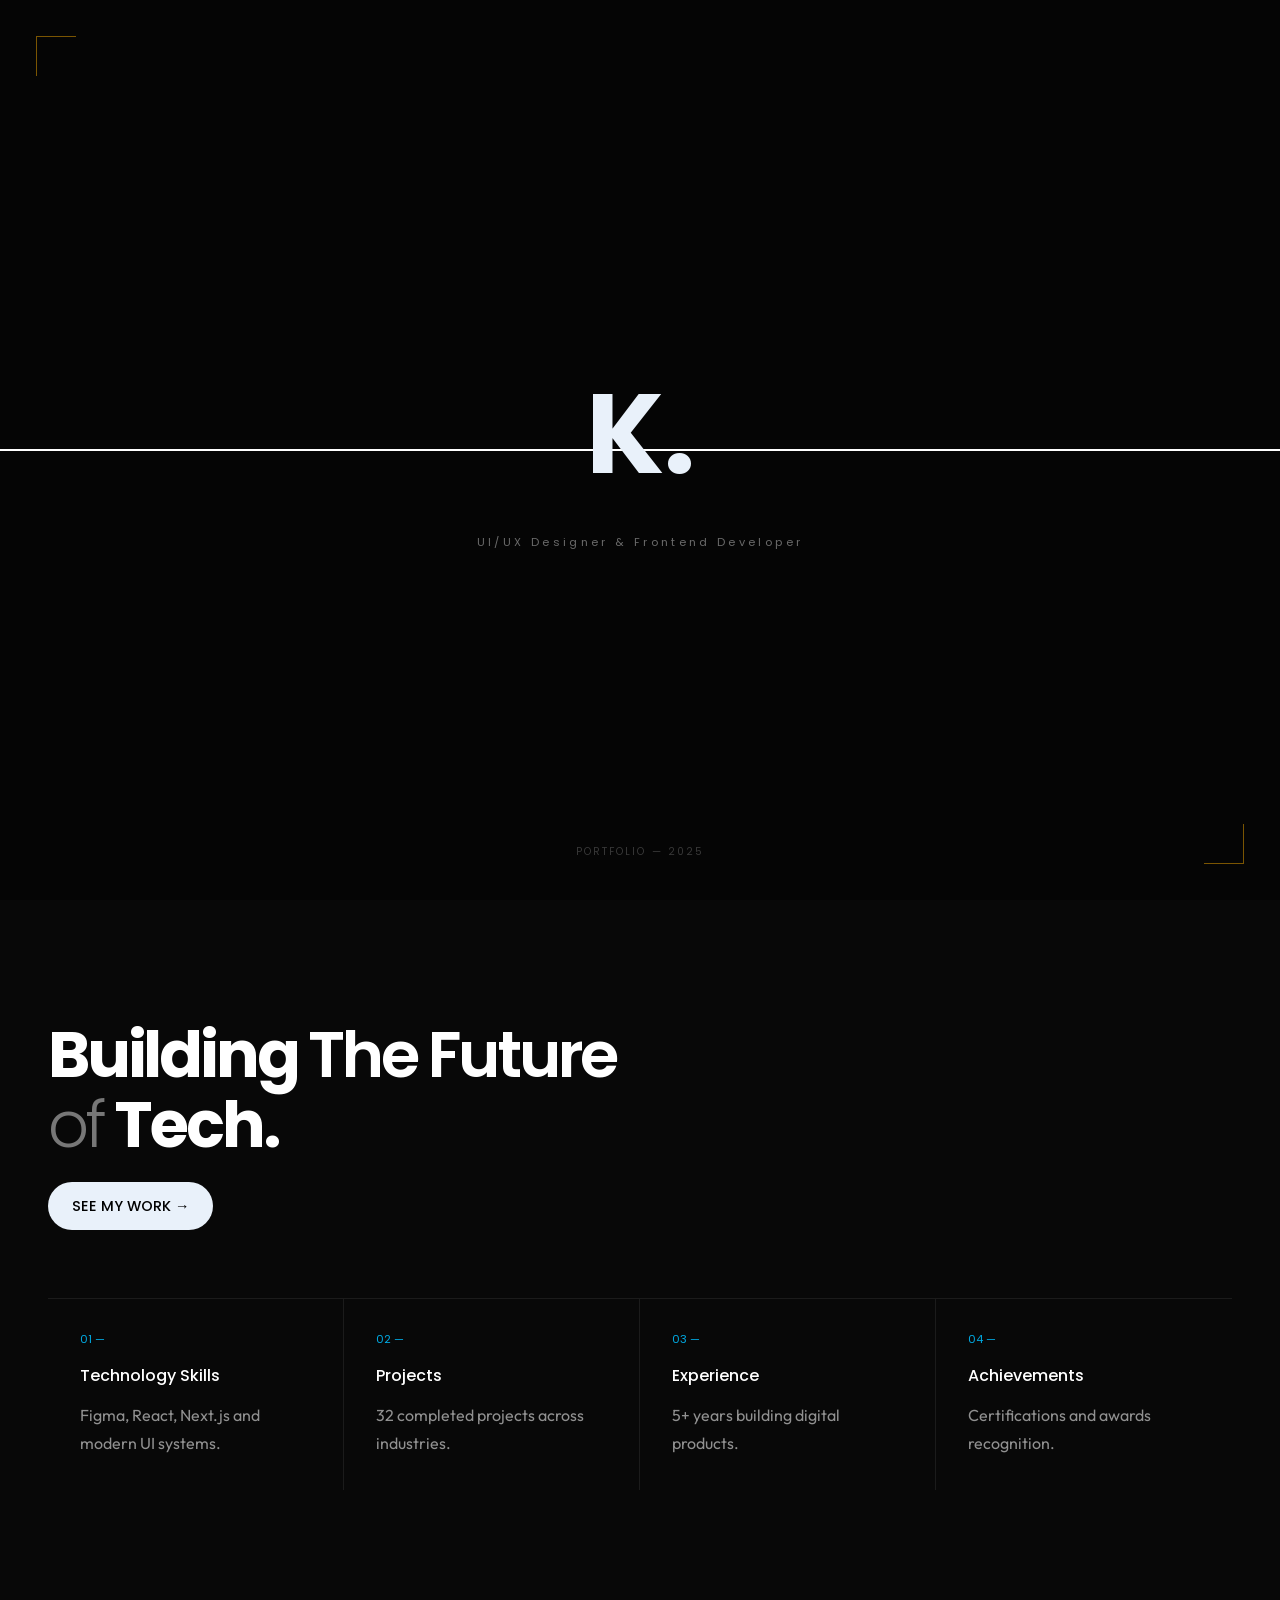
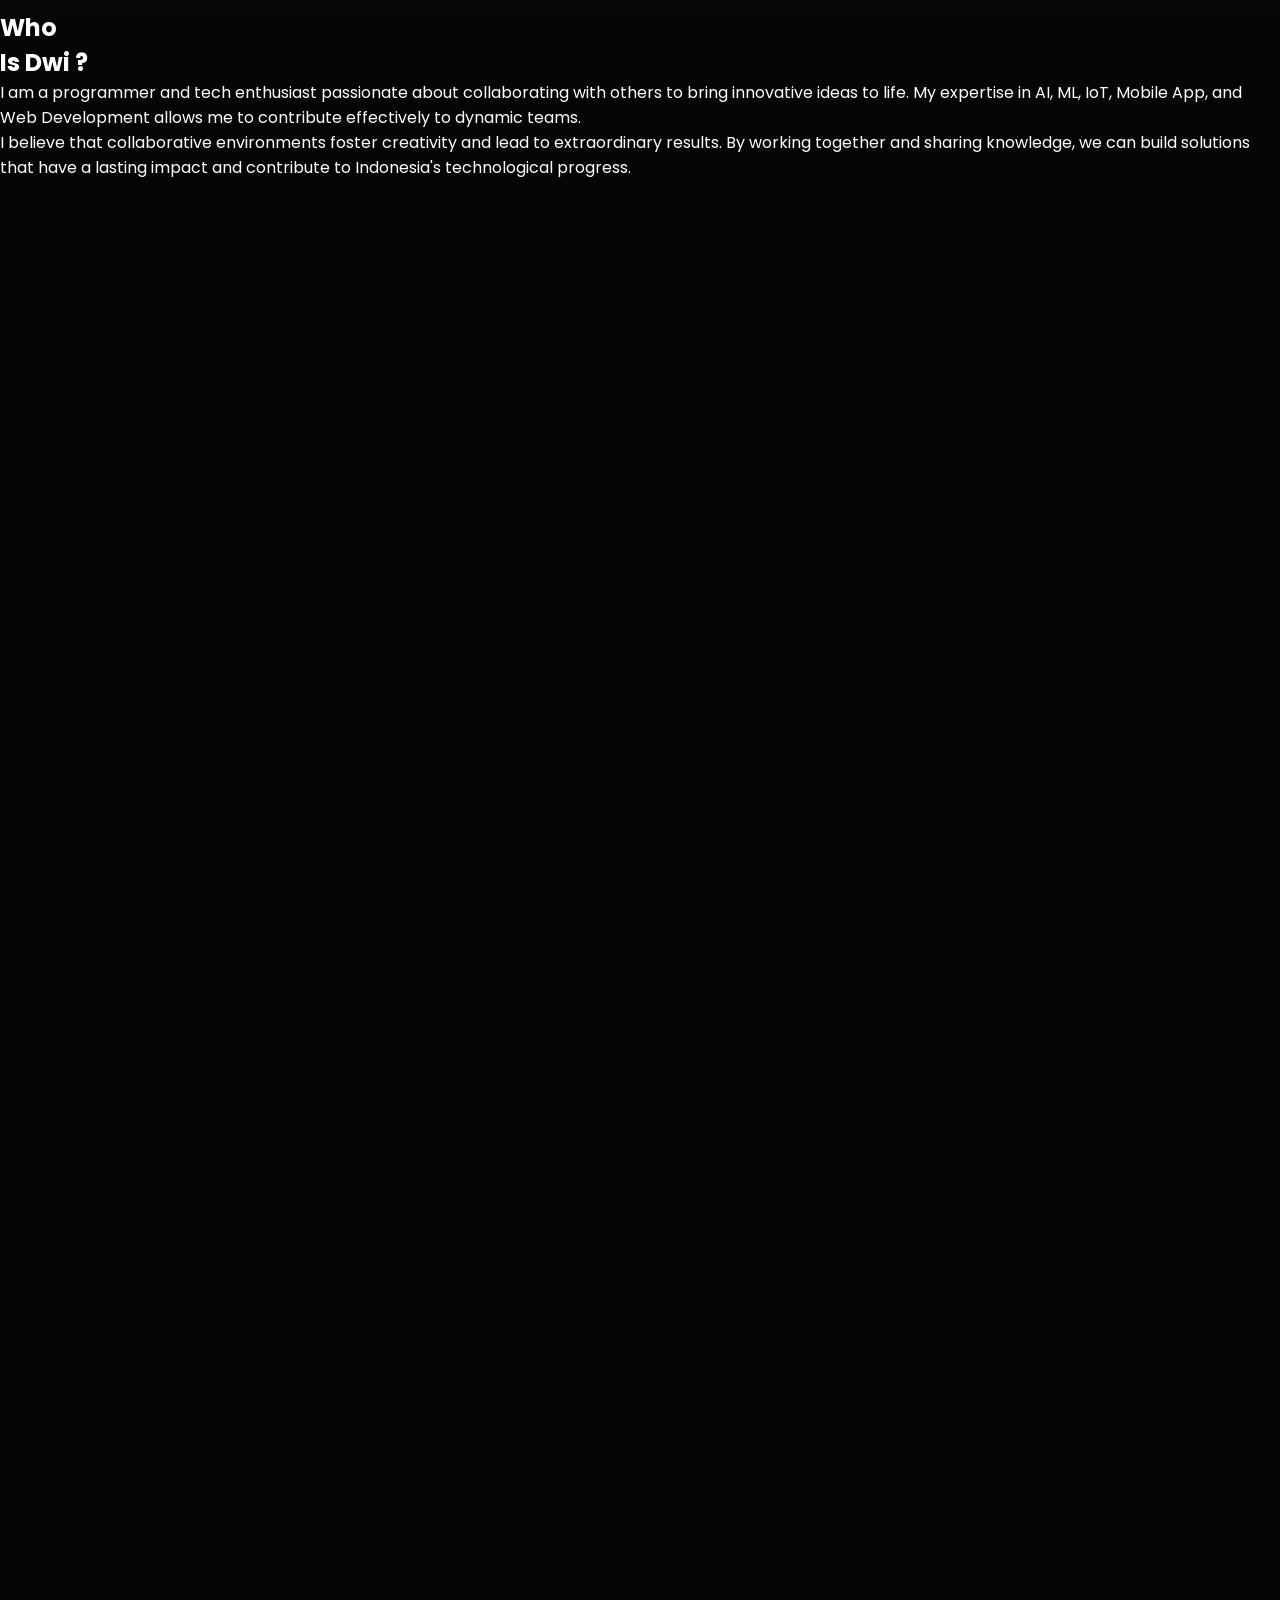
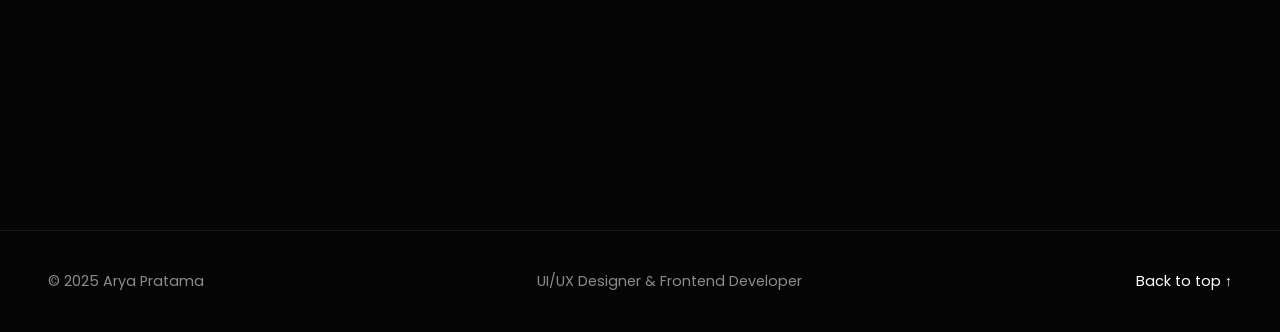
==== index.html @ d4bbb8ab "commit" ====
<!DOCTYPE html>
<html lang="id">
<head>
  <meta charset="UTF-8">
  <meta name="viewport" content="width=device-width, initial-scale=1.0">
  <title>K. — Home</title>

  <!-- Fonts -->
  <link rel="preconnect" href="https://fonts.googleapis.com">
  <link href="https://fonts.googleapis.com/css2?family=Poppins:wght@300;400;500;600;700&family=Outfit:wght@300;400;500&display=swap" rel="stylesheet">

  <!-- External CSS -->
  <link rel="stylesheet" href="css/style1.css">
</head>

<body>

  <!-- INTRO SCREEN -->
  <div id="intro-screen">
    <div id="intro-bar"></div>
    <div id="intro-corner-tl"></div>
    <div id="intro-corner-br"></div>
    <span id="intro-logo">K.</span>
    <span id="intro-sub">UI/UX Designer & Frontend Developer</span>
    <span id="intro-counter">PORTFOLIO — 2025</span>
    <div id="intro-wipe-top"></div>
    <div id="intro-wipe-bottom"></div>
  </div>

  <!-- NAVBAR -->
  <nav>
    <a href="index.html" class="nav-logo">K.</a>
    <button class="hamburger" id="hamburger">
      <span></span><span></span><span></span>
    </button>
  </nav>

  <!-- FULLSCREEN MENU -->
  <div class="fullscreen-menu" id="fullMenu">
    <ul class="menu-nav">
      <li><a href="index.html">Home</a></li>
      <li><a href="about.html">About</a></li>
      <li><a href="projects.html">Projects</a></li>
      <li><a href="contact.html">Contact</a></li>
    </ul>
  </div>

  <!-- HERO SECTION -->
  <section class="s-hero" id="main-content">
    <div class="hero-slider">
      <img src="img/slide1.jpg" class="slide active" alt="Slide 1">
      <img src="img/slide2.jpg" class="slide" alt="Slide 2">
      <img src="img/slide3.jpg" class="slide" alt="Slide 3">
      <div class="hero-overlay"></div>
    </div>

    <div class="hero-content">
      <h1 class="hero-h1">
        <span class="bold">Code hard,  </span>
        <span class="light">    fix faster</span><br>
        <span class="bold">Level up,   </span>
        <span class="light">or get left in</span><br>
        <span class="bold">debug mode.</span>
      </h1>
      <p class="hero-desc">
        Welcome to my portfolio — a world of endless imagination and boundless creativity.
      </p>
      <div class="hero-actions">
        <a href="about.html" class="btn-pill">ABOUT ME →</a>
        <a href="projects.html" class="btn-text">VIEW WORKS →</a>
      </div>
    </div>

    <div class="scroll-indicator">
      <svg class="scroll-ring-text" viewBox="0 0 120 120" width="120" height="120">
        <defs>
          <path id="circle" d="M 60,60 m -45,0 a 45,45 0 1,1 90,0 a 45,45 0 1,1 -90,0" />
        </defs>
        <text fill="white" font-size="9" letter-spacing="6" opacity="0.5">
          <textPath href="#circle">SCROLL DOWN · SCROLL DOWN ·</textPath>
        </text>
      </svg>
      <div class="scroll-arrow-center">↓</div>
    </div>
  </section>

  <!-- INTRO SECTION -->
  <section class="s-intro">
    <h2 class="intro-h2">
      Building <strong>The Future</strong><br>
      <span class="light">of</span> Tech.
    </h2>
    <a href="projects.html" class="btn-pill">SEE MY WORK →</a>

    <div class="intro-grid">
      <div class="intro-grid-item">
        <div class="intro-grid-num">01 —</div>
        <div class="intro-grid-title">Technology Skills</div>
        <div class="intro-grid-sub">Figma, React, Next.js and modern UI systems.</div>
      </div>
      <div class="intro-grid-item">
        <div class="intro-grid-num">02 —</div>
        <div class="intro-grid-title">Projects</div>
        <div class="intro-grid-sub">32 completed projects across industries.</div>
      </div>
      <div class="intro-grid-item">
        <div class="intro-grid-num">03 —</div>
        <div class="intro-grid-title">Experience</div>
        <div class="intro-grid-sub">5+ years building digital products.</div>
      </div>
      <div class="intro-grid-item">
        <div class="intro-grid-num">04 —</div>
        <div class="intro-grid-title">Achievements</div>
        <div class="intro-grid-sub">Certifications and awards recognition.</div>
      </div>
    </div>
  </section>

  <section id="about">
            <div class="container mil-p-120-30">
              <div class="row justify-content-between align-items-center">
                <div class="col-lg-6 col-xl-5">
                  <div class="mil-mb-90">
                    <h2 class="mil-up mil-mb-60" style="translate: none; rotate: none; scale: none; transform: translate(0px, 0px); opacity: 1;">Who <br><span class="mil-thin">Is</span> Dwi ?</h2>
                    <p class="mil-up mil-mb-30" style="translate: none; rotate: none; scale: none; transform: translate(0px, 0px); opacity: 1;">
                      I am a programmer and tech enthusiast passionate about collaborating with others to bring innovative ideas to life. My expertise in AI, ML, IoT, Mobile App, and Web Development allows me to contribute effectively to
                      dynamic teams.
                    </p>

                    <p class="mil-up mil-mb-60" style="translate: none; rotate: none; scale: none; transform: translate(0px, 0px); opacity: 1;">
                      I believe that collaborative environments foster creativity and lead to extraordinary results. By working together and sharing knowledge, we can build solutions that have a lasting impact and contribute to Indonesia's
                      technological progress.
                    </p>
                  </div>
                </div>
                <div class="col-lg-5">
                  <div class="mil-about-photo mil-mb-90">
                    <div class="mil-lines-place"><svg width="250" viewBox="0 0 300 1404" fill="none" xmlns="http://www.w3.org/2000/svg" class="mil-lines">
              <path fill-rule="evenodd" clip-rule="evenodd" d="M1 892L1 941H299V892C299 809.71 232.29 743 150 743C67.7096 743 1 809.71 1 892ZM0 942H300V892C300 809.157 232.843 742 150 742C67.1573 742 0 809.157 0 892L0 942Z" class="mil-move"></path>
              <path fill-rule="evenodd" clip-rule="evenodd" d="M299 146V97L1 97V146C1 228.29 67.7096 295 150 295C232.29 295 299 228.29 299 146ZM300 96L0 96V146C0 228.843 67.1573 296 150 296C232.843 296 300 228.843 300 146V96Z" class="mil-move"></path>
              <path fill-rule="evenodd" clip-rule="evenodd" d="M299 1H1V1403H299V1ZM0 0V1404H300V0H0Z"></path>
              <path fill-rule="evenodd" clip-rule="evenodd" d="M150 -4.37115e-08L150 1404L149 1404L149 0L150 -4.37115e-08Z"></path>
              <path fill-rule="evenodd" clip-rule="evenodd" d="M150 1324C232.29 1324 299 1257.29 299 1175C299 1092.71 232.29 1026 150 1026C67.7096 1026 1 1092.71 1 1175C1 1257.29 67.7096 1324 150 1324ZM150 1325C232.843 1325 300 1257.84 300 1175C300 1092.16 232.843 1025 150 1025C67.1573 1025 0 1092.16 0 1175C0 1257.84 67.1573 1325 150 1325Z" class="mil-move"></path>
              <path fill-rule="evenodd" clip-rule="evenodd" d="M300 1175H0V1174H300V1175Z" class="mil-move"></path>
              <path fill-rule="evenodd" clip-rule="evenodd" d="M150 678C232.29 678 299 611.29 299 529C299 446.71 232.29 380 150 380C67.7096 380 1 446.71 1 529C1 611.29 67.7096 678 150 678ZM150 679C232.843 679 300 611.843 300 529C300 446.157 232.843 379 150 379C67.1573 379 0 446.157 0 529C0 611.843 67.1573 679 150 679Z" class="mil-move"></path>
              <path fill-rule="evenodd" clip-rule="evenodd" d="M299 380H1V678H299V380ZM0 379V679H300V379H0Z" class="mil-move"></path>
            </svg></div>
                    <div class="mil-up mil-img-frame" style="padding-bottom: 160%; translate: none; rotate: none; scale: none; transform: translate(0px, 40px) scale(0.98, 0.98); opacity: 0;">
                      <img src="img/photo/1.jpg" alt="img" class="mil-scale" data-value-1="1" data-value-2="1.2" style="translate: none; rotate: none; scale: none; transform: translate(0px, 0px);">
                    </div>
                  </div>
                </div>
              </div>
            </div>
          </section>

  <!-- FOOTER -->
  <footer>
    <p>© 2025 Arya Pratama</p>
    <p>UI/UX Designer & Frontend Developer</p>
    <a href="#">Back to top ↑</a>
  </footer>

  <!-- External JavaScript -->
  <script src="js/script1.js" defer></script>

</body>
</html>
---- css/style1.css ----
/* =========================================================
   CSS FILE — css/style.css
   Portfolio K. — UI/UX Designer & Frontend Developer
   ========================================================= */

/* =========================================================
   RESET
   ========================================================= */
* {
  margin: 0;
  padding: 0;
  box-sizing: border-box;
}

html {
  scroll-behavior: smooth;
}

body {
  background: #050505;
  color: white;
  font-family: 'Poppins', sans-serif;
  overflow-x: hidden;
}

/* =========================================================
   INTRO SCREEN
   ========================================================= */
#intro-screen {
  position: fixed;
  inset: 0;
  background: #050505;
  z-index: 99999;
  display: flex;
  align-items: center;
  justify-content: center;
  flex-direction: column;
  overflow: hidden;
}

#intro-bar {
  position: absolute;
  top: 50%;
  left: 0;
  transform: translateY(-50%);
  width: 0;
  height: 2px;
  background: #ffffff;
  transition: width 0.8s cubic-bezier(0.16, 1, 0.3, 1);
}

#intro-logo {
  font-size: clamp(3rem, 15vw, 7rem);
  font-weight: 700;
  color: #E9F1FA;
  opacity: 0;
  transform: translateY(30px);
  transition: opacity 0.6s ease, transform 0.6s ease;
  z-index: 2;
}

#intro-sub {
  margin-top: 1rem;
  font-size: 0.7rem;
  letter-spacing: 0.3em;
  color: rgba(255, 255, 255, 0.4);
  opacity: 0;
  transform: translateY(10px);
  transition: 0.5s;
  z-index: 2;
}

#intro-counter {
  position: absolute;
  bottom: 40px;
  left: 50%;
  transform: translateX(-50%);
  font-size: 0.65rem;
  letter-spacing: 0.2em;
  color: rgba(255, 255, 255, 0.2);
  opacity: 0;
  transition: 0.4s;
}

#intro-corner-tl,
#intro-corner-br {
  position: absolute;
  width: 40px;
  height: 40px;
  opacity: 0;
  transition: 0.4s;
}

#intro-corner-tl {
  top: 36px;
  left: 36px;
  border-top: 1px solid rgba(240, 165, 0, 0.5);
  border-left: 1px solid rgba(240, 165, 0, 0.5);
}

#intro-corner-br {
  bottom: 36px;
  right: 36px;
  border-bottom: 1px solid rgba(240, 165, 0, 0.5);
  border-right: 1px solid rgba(240, 165, 0, 0.5);
}

#intro-wipe-top,
#intro-wipe-bottom {
  position: absolute;
  left: 0;
  width: 100%;
  height: 0;
  background: #050505;
  z-index: 5;
  transition: height 0.7s cubic-bezier(0.76, 0, 0.24, 1);
}

#intro-wipe-top {
  top: 0;
}

#intro-wipe-bottom {
  bottom: 0;
}

/* =========================================================
   MAIN CONTENT REVEAL
   ========================================================= */
#main-content {
  opacity: 0;
  visibility: hidden;
  transform: translateY(25px);
  transition: opacity 1s ease, transform 1s ease, visibility 1s;
}

#main-content.visible {
  opacity: 1;
  visibility: visible;
  transform: translateY(0);
}

#intro-screen {
  transition: opacity 0.8s ease;
}

/* =========================================================
   NAVBAR
   ========================================================= */
nav {
  position: fixed;
  top: 0;
  left: 0;
  width: 100%;
  display: flex;
  justify-content: space-between;
  align-items: center;
  padding: 28px 48px;
  z-index: 1000;
}

.nav-logo {
  color: white;
  text-decoration: none;
  font-size: 1.5rem;
  font-weight: 600;
}

.hamburger {
  width: 42px;
  height: 42px;
  background: none;
  border: none;
  display: flex;
  flex-direction: column;
  justify-content: center;
  gap: 6px;
  cursor: pointer;
}

.hamburger span {
  width: 100%;
  height: 2px;
  background: white;
  border-radius: 20px;
}

/* =========================================================
   FULLSCREEN MENU
   ========================================================= */
.fullscreen-menu {
  position: fixed;
  inset: 0;
  background: #050505;
  z-index: 999;
  display: flex;
  align-items: center;
  justify-content: center;
  opacity: 0;
  visibility: hidden;
  transition: 0.4s ease;
}

.fullscreen-menu.open {
  opacity: 1;
  visibility: visible;
}

.menu-nav {
  list-style: none;
  text-align: center;
}

.menu-nav li {
  margin: 22px 0;
}

.menu-nav a {
  color: white;
  text-decoration: none;
  font-size: clamp(2rem, 6vw, 4rem);
  font-weight: 600;
  transition: 0.3s;
}

.menu-nav a:hover {
  color: #174560;
}

/* =========================================================
   HERO
   ========================================================= */
.s-hero {
  position: relative;
  min-height: 100vh;
  overflow: hidden;
  display: flex;
  align-items: center;
  padding: 0 48px;
}

/* =========================================================
   HERO SLIDER
   ========================================================= */
.hero-slider {
  position: absolute;
  inset: 0;
  width: 100%;
  height: 100%;
  overflow: hidden;
  z-index: 1;
}

.slide {
  position: absolute;
  width: 100%;
  height: 100%;
  object-fit: cover;
  top: 0;
  left: 100%;
  transform: scale(1.05);
  transition: left 1.5s cubic-bezier(0.77, 0, 0.175, 1), transform 6s ease;
}

.slide.active {
  left: 0;
  z-index: 2;
  transform: scale(1);
}

.slide.prev {
  left: -100%;
  z-index: 1;
}

/* =========================================================
   OVERLAY & CONTENT
   ========================================================= */
.hero-overlay {
  position: absolute;
  inset: 0;
  background: linear-gradient(to bottom, rgba(0, 0, 0, 0.75), rgba(0, 0, 0, 0.45));
  z-index: 3;
}

.hero-content {
  position: relative;
  z-index: 5;
  max-width: 760px;
}

.hero-h1 {
  font-size: clamp(1.8rem, 7vw, 3rem);
  line-height: 1.02;
  letter-spacing: -0.05em;
  margin-bottom: 1.5rem;
}

.hero-h1 .bold {
  font-weight: 600;
  color: white;
}

.hero-h1 .light {
  font-weight: 300;
  color: #888;
}

.hero-desc {
  font-family: 'Outfit', sans-serif;
  color: #c7c7c7;
  font-size: 1rem;
  line-height: 1.8;
  max-width: 460px;
  margin-bottom: 2.5rem;
}

/* =========================================================
   BUTTONS
   ========================================================= */
.hero-actions {
  display: flex;
  gap: 1rem;
  flex-wrap: wrap;
}

.btn-pill {
  padding: 14px 24px;
  border-radius: 999px;
  background: #E9F1FA;
  color: black;
  text-decoration: none;
  font-size: 0.9rem;
  font-weight: 500;
  transition: 0.3s ease;
}

.btn-pill:hover {
  transform: translateY(-3px);
}

.btn-text {
  display: flex;
  align-items: center;
  color: white;
  text-decoration: none;
  font-size: 0.9rem;
  font-weight: 500;
}

/* =========================================================
   SCROLL INDICATOR
   ========================================================= */
.scroll-indicator {
  position: absolute;
  right: 70px;
  bottom: 60px;
  width: 120px;
  height: 120px;
  z-index: 5;
}

.scroll-ring-text {
  animation: spin 10s linear infinite;
  transform-origin: center;
}

.scroll-arrow-center {
  position: absolute;
  top: 50%;
  left: 50%;
  transform: translate(-50%, -50%);
  width: 56px;
  height: 56px;
  border-radius: 50%;
  background: #E9F1FA;
  display: flex;
  align-items: center;
  justify-content: center;
  color: black;
  font-size: 1.1rem;
}

@keyframes spin {
  to {
    transform: rotate(360deg);
  }
}

/* =========================================================
   INTRO SECTION
   ========================================================= */
.s-intro {
  padding: 120px 48px;
  background: #080808;
}

.intro-h2 {
  font-size: clamp(2rem, 5vw, 4.5rem);
  line-height: 1.1;
  letter-spacing: -0.05em;
  margin-bottom: 2rem;
}

.intro-h2 strong {
  font-weight: 600;
}

.intro-h2 .light {
  color: #777;
  font-weight: 300;
}

.intro-grid {
  margin-top: 80px;
  display: grid;
  grid-template-columns: repeat(4, 1fr);
  border-top: 1px solid rgba(255, 255, 255, 0.08);
}

.intro-grid-item {
  padding: 2rem;
  border-right: 1px solid rgba(255, 255, 255, 0.08);
}

.intro-grid-item:last-child {
  border-right: none;
}

.intro-grid-num {
  color: #00ABE4;
  font-size: 0.7rem;
  margin-bottom: 1rem;
}

.intro-grid-title {
  font-size: 1rem;
  font-weight: 500;
  margin-bottom: 0.8rem;
  line-height: 1.5;
}

.intro-grid-sub {
  color: #909090;
  line-height: 1.8;
  font-family: 'Outfit', sans-serif;
}

/* =========================================================
   FOOTER
   ========================================================= */
footer {
  padding: 40px 48px;
  border-top: 1px solid rgba(255, 255, 255, 0.08);
  display: flex;
  justify-content: space-between;
  flex-wrap: wrap;
  gap: 20px;
  color: #8b8b8b;
  font-size: 0.9rem;
}

footer a {
  color: white;
  text-decoration: none;
}

/* =========================================================
   RESPONSIVE
   ========================================================= */
@media (max-width: 992px) {
  .intro-grid {
    grid-template-columns: repeat(2, 1fr);
  }
}

@media (max-width: 768px) {
  nav {
    padding: 24px;
  }

  .s-hero {
    padding: 0 24px;
  }

  .s-intro {
    padding: 80px 24px;
  }

  .hero-h1 {
    font-size: clamp(1rem, 10vw, 4rem);
  }

  .scroll-indicator {
    display: none;
  }
}

@media (max-width: 480px) {
  .intro-grid {
    grid-template-columns: 1fr;
  }

  .hero-actions {
    flex-direction: column;
    align-items: flex-start;
  }
}
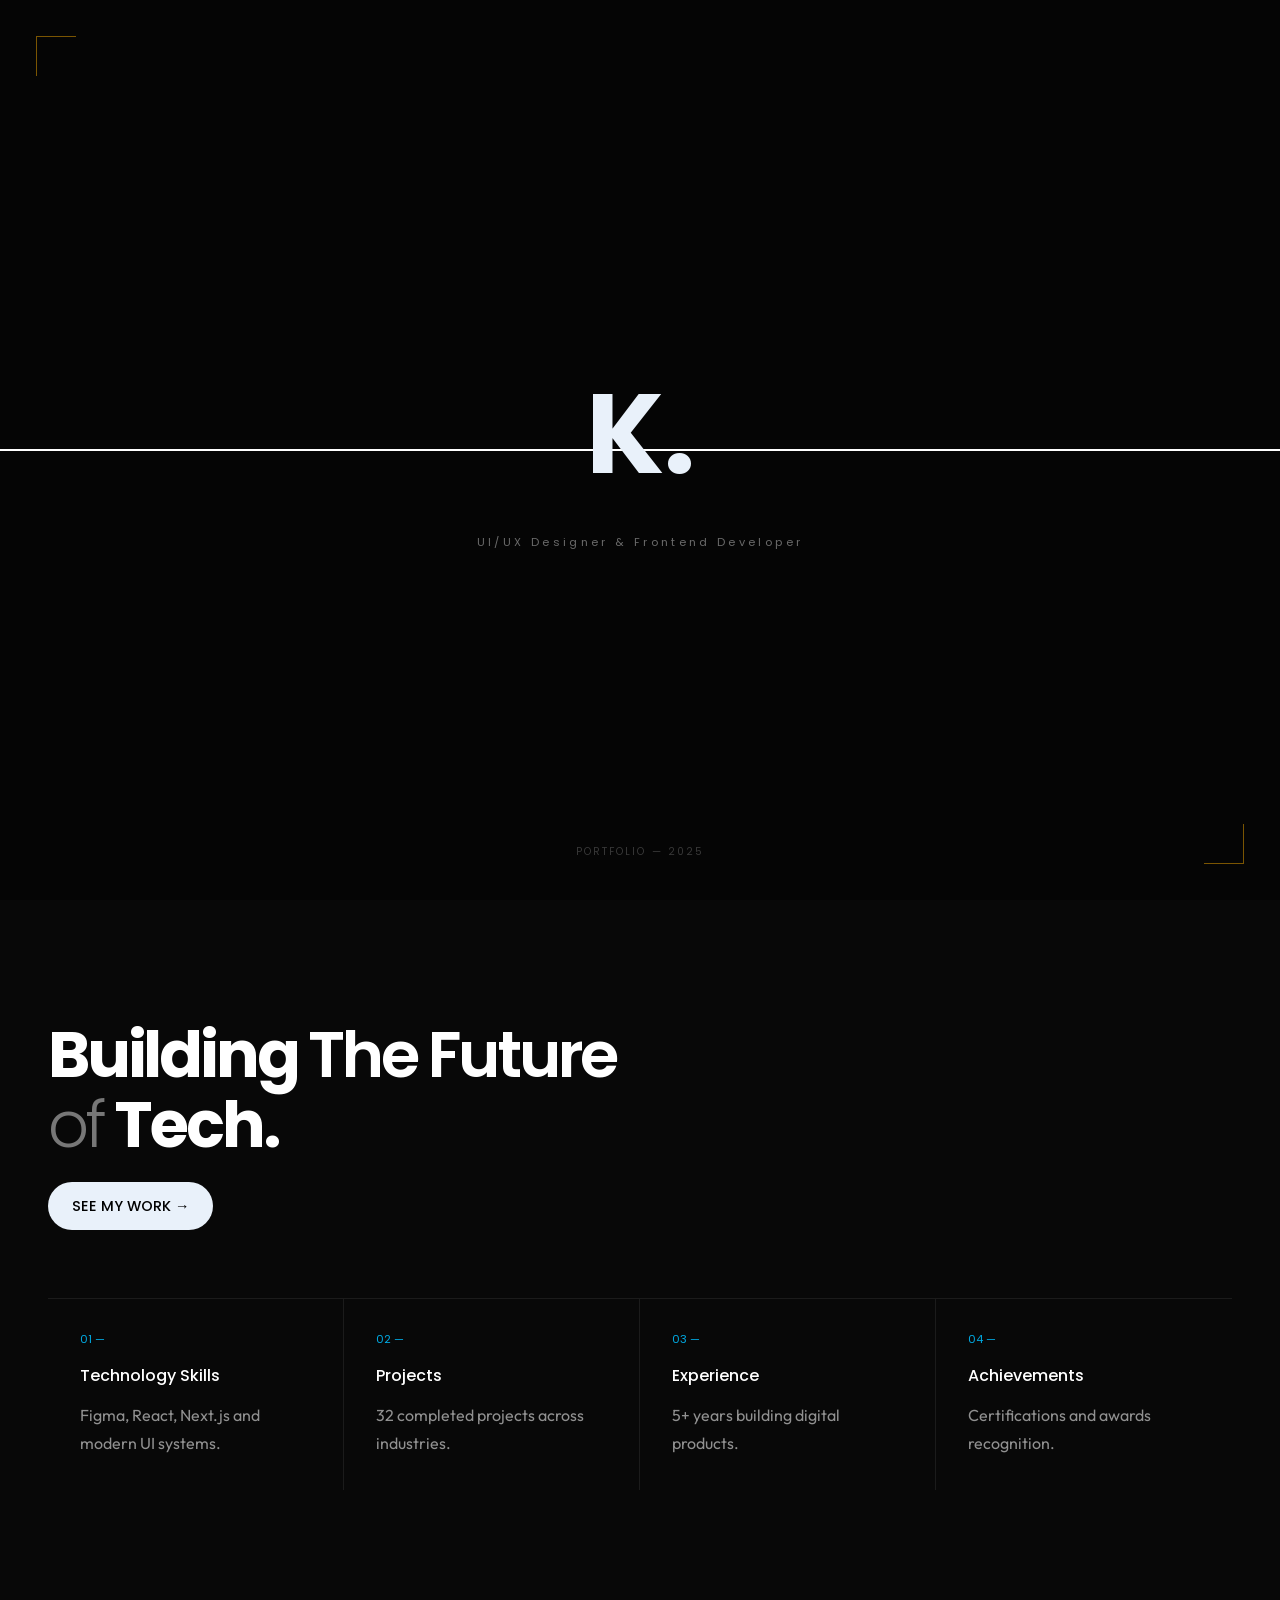
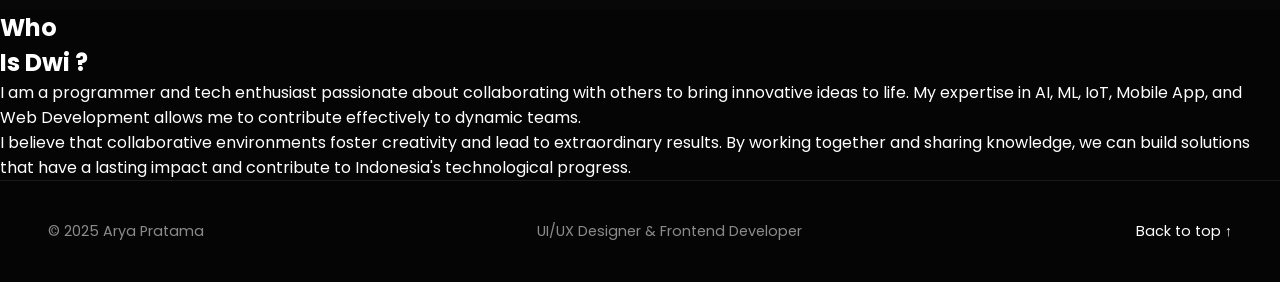
==== commit dfa789c0: "commit" ====
--- a/index.html
+++ b/index.html
@@ -134,7 +134,7 @@
                   </div>
                 </div>
                 <div class="col-lg-5">
-                  <div class="mil-about-photo mil-mb-90">
+                  <!-- <div class="mil-about-photo mil-mb-90">
                     <div class="mil-lines-place"><svg width="250" viewBox="0 0 300 1404" fill="none" xmlns="http://www.w3.org/2000/svg" class="mil-lines">
               <path fill-rule="evenodd" clip-rule="evenodd" d="M1 892L1 941H299V892C299 809.71 232.29 743 150 743C67.7096 743 1 809.71 1 892ZM0 942H300V892C300 809.157 232.843 742 150 742C67.1573 742 0 809.157 0 892L0 942Z" class="mil-move"></path>
               <path fill-rule="evenodd" clip-rule="evenodd" d="M299 146V97L1 97V146C1 228.29 67.7096 295 150 295C232.29 295 299 228.29 299 146ZM300 96L0 96V146C0 228.843 67.1573 296 150 296C232.843 296 300 228.843 300 146V96Z" class="mil-move"></path>
@@ -147,7 +147,7 @@
             </svg></div>
                     <div class="mil-up mil-img-frame" style="padding-bottom: 160%; translate: none; rotate: none; scale: none; transform: translate(0px, 40px) scale(0.98, 0.98); opacity: 0;">
                       <img src="img/photo/1.jpg" alt="img" class="mil-scale" data-value-1="1" data-value-2="1.2" style="translate: none; rotate: none; scale: none; transform: translate(0px, 0px);">
-                    </div>
+                    </div> -->
                   </div>
                 </div>
               </div>
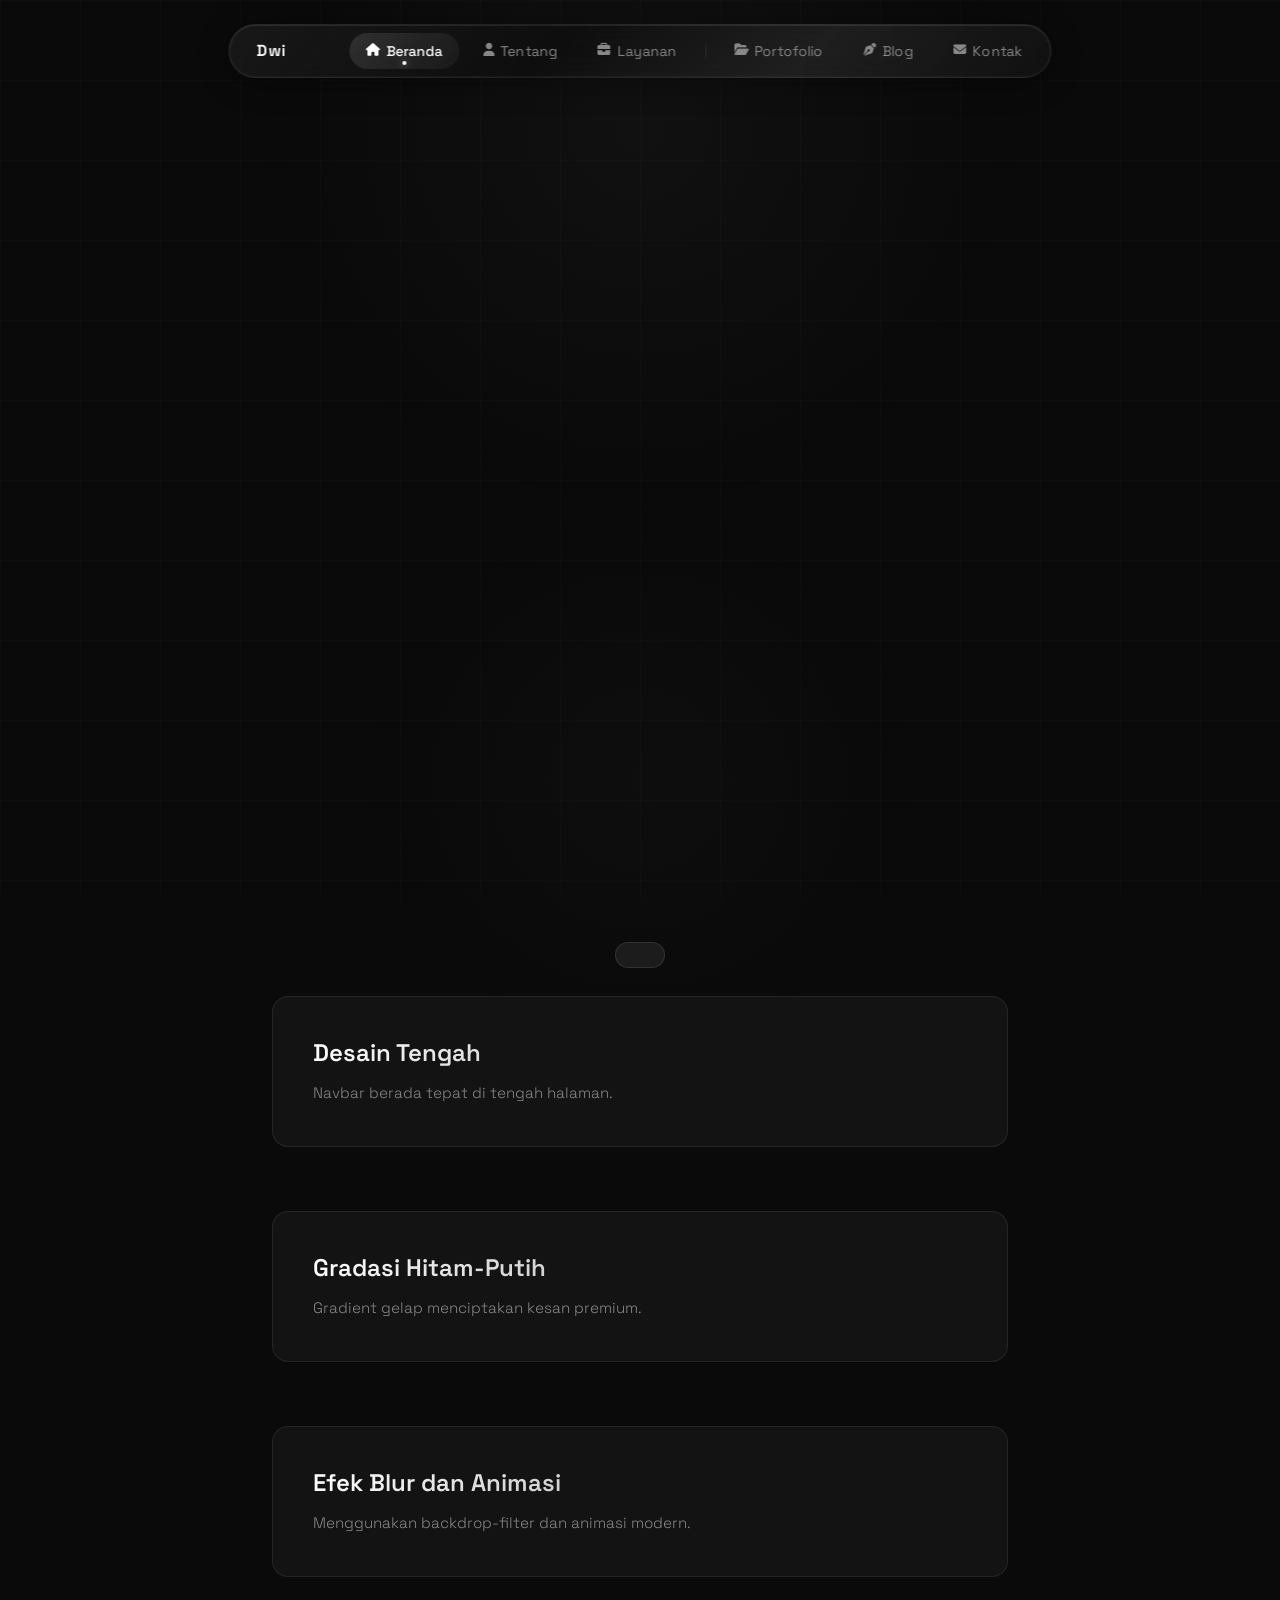
==== commit c02141d5: "big change" ====
--- a/index.html
+++ b/index.html
@@ -3,166 +3,91 @@
 <head>
   <meta charset="UTF-8">
   <meta name="viewport" content="width=device-width, initial-scale=1.0">
-  <title>K. — Home</title>
+  <title>Centered Navbar</title>
 
-  <!-- Fonts -->
-  <link rel="preconnect" href="https://fonts.googleapis.com">
-  <link href="https://fonts.googleapis.com/css2?family=Poppins:wght@300;400;500;600;700&family=Outfit:wght@300;400;500&display=swap" rel="stylesheet">
+  <link href="https://fonts.googleapis.com/css2?family=Space+Grotesk:wght@300;400;500;600;700&display=swap" rel="stylesheet">
 
-  <!-- External CSS -->
-  <link rel="stylesheet" href="css/style1.css">
+  <link rel="stylesheet"
+    href="https://cdnjs.cloudflare.com/ajax/libs/font-awesome/6.5.0/css/all.min.css">
+
+  <link rel="stylesheet" href="css/style.css">
 </head>
-
 <body>
 
-  <!-- INTRO SCREEN -->
-  <div id="intro-screen">
-    <div id="intro-bar"></div>
-    <div id="intro-corner-tl"></div>
-    <div id="intro-corner-br"></div>
-    <span id="intro-logo">K.</span>
-    <span id="intro-sub">UI/UX Designer & Frontend Developer</span>
-    <span id="intro-counter">PORTFOLIO — 2025</span>
-    <div id="intro-wipe-top"></div>
-    <div id="intro-wipe-bottom"></div>
+  <div class="bg-layer"></div>
+  <div class="grid-overlay"></div>
+
+  <main class="page-content">
+    <nav class="navbar-wrapper">
+      <div class="navbar" id="navbar">
+
+        <div class="nav-inner">
+
+          <div class="brand">
+    <span class="brand-name">Dwi</span>
   </div>
+          
+          <a class="nav-link active" href="#beranda" data-page="beranda">
+            <i class="fa-solid fa-house"></i>
+            <span>Beranda</span>
+            <div class="tooltip">Halaman utama</div>
+          </a>
 
-  <!-- NAVBAR -->
-  <nav>
-    <a href="index.html" class="nav-logo">K.</a>
-    <button class="hamburger" id="hamburger">
-      <span></span><span></span><span></span>
-    </button>
-  </nav>
+          <a class="nav-link" href="#tentang" data-page="tentang">
+            <i class="fa-solid fa-user"></i>
+            <span>Tentang</span>
+            <div class="tooltip">Tentang kami</div>
+          </a>
 
-  <!-- FULLSCREEN MENU -->
-  <div class="fullscreen-menu" id="fullMenu">
-    <ul class="menu-nav">
-      <li><a href="index.html">Home</a></li>
-      <li><a href="about.html">About</a></li>
-      <li><a href="projects.html">Projects</a></li>
-      <li><a href="contact.html">Contact</a></li>
-    </ul>
-  </div>
+          <a class="nav-link" href="#layanan" data-page="layanan">
+            <i class="fa-solid fa-briefcase"></i>
+            <span>Layanan</span>
+            <div class="tooltip">Layanan kami</div>
+          </a>
 
-  <!-- HERO SECTION -->
-  <section class="s-hero" id="main-content">
-    <div class="hero-slider">
-      <img src="img/slide1.jpg" class="slide active" alt="Slide 1">
-      <img src="img/slide2.jpg" class="slide" alt="Slide 2">
-      <img src="img/slide3.jpg" class="slide" alt="Slide 3">
-      <div class="hero-overlay"></div>
+          <div class="nav-divider"></div>
+          <a class="nav-link" href="#portofolio" data-page="portofolio">
+            <i class="fa-solid fa-folder-open"></i>
+            <span>Portofolio</span>
+            <div class="tooltip">Karya kami</div>
+          </a>
+
+          <a class="nav-link" href="#blog" data-page="blog">
+            <i class="fa-solid fa-pen-nib"></i>
+            <span>Blog</span>
+            <div class="tooltip">Artikel terbaru</div>
+          </a>
+
+          <a class="nav-link" href="#kontak" data-page="kontak">
+            <i class="fa-solid fa-envelope"></i>
+            <span>Kontak</span>
+            <div class="tooltip">Hubungi kami</div>
+          </a>
+
+        </div>
+      </div>
+    </nav>
+  </main>
+
+  <section class="demo-sections">
+    <div class="demo-card">
+      <h2>Desain Tengah</h2>
+      <p>Navbar berada tepat di tengah halaman.</p>
     </div>
 
-    <div class="hero-content">
-      <h1 class="hero-h1">
-        <span class="bold">Code hard,  </span>
-        <span class="light">    fix faster</span><br>
-        <span class="bold">Level up,   </span>
-        <span class="light">or get left in</span><br>
-        <span class="bold">debug mode.</span>
-      </h1>
-      <p class="hero-desc">
-        Welcome to my portfolio — a world of endless imagination and boundless creativity.
-      </p>
-      <div class="hero-actions">
-        <a href="about.html" class="btn-pill">ABOUT ME →</a>
-        <a href="projects.html" class="btn-text">VIEW WORKS →</a>
-      </div>
+    <div class="demo-card">
+      <h2>Gradasi Hitam-Putih</h2>
+      <p>Gradient gelap menciptakan kesan premium.</p>
     </div>
 
-    <div class="scroll-indicator">
-      <svg class="scroll-ring-text" viewBox="0 0 120 120" width="120" height="120">
-        <defs>
-          <path id="circle" d="M 60,60 m -45,0 a 45,45 0 1,1 90,0 a 45,45 0 1,1 -90,0" />
-        </defs>
-        <text fill="white" font-size="9" letter-spacing="6" opacity="0.5">
-          <textPath href="#circle">SCROLL DOWN · SCROLL DOWN ·</textPath>
-        </text>
-      </svg>
-      <div class="scroll-arrow-center">↓</div>
+    <div class="demo-card">
+      <h2>Efek Blur dan Animasi</h2>
+      <p>Menggunakan backdrop-filter dan animasi modern.</p>
     </div>
   </section>
 
-  <!-- INTRO SECTION -->
-  <section class="s-intro">
-    <h2 class="intro-h2">
-      Building <strong>The Future</strong><br>
-      <span class="light">of</span> Tech.
-    </h2>
-    <a href="projects.html" class="btn-pill">SEE MY WORK →</a>
+  <div class="toast" id="toast"></div>
 
-    <div class="intro-grid">
-      <div class="intro-grid-item">
-        <div class="intro-grid-num">01 —</div>
-        <div class="intro-grid-title">Technology Skills</div>
-        <div class="intro-grid-sub">Figma, React, Next.js and modern UI systems.</div>
-      </div>
-      <div class="intro-grid-item">
-        <div class="intro-grid-num">02 —</div>
-        <div class="intro-grid-title">Projects</div>
-        <div class="intro-grid-sub">32 completed projects across industries.</div>
-      </div>
-      <div class="intro-grid-item">
-        <div class="intro-grid-num">03 —</div>
-        <div class="intro-grid-title">Experience</div>
-        <div class="intro-grid-sub">5+ years building digital products.</div>
-      </div>
-      <div class="intro-grid-item">
-        <div class="intro-grid-num">04 —</div>
-        <div class="intro-grid-title">Achievements</div>
-        <div class="intro-grid-sub">Certifications and awards recognition.</div>
-      </div>
-    </div>
-  </section>
-
-  <section id="about">
-            <div class="container mil-p-120-30">
-              <div class="row justify-content-between align-items-center">
-                <div class="col-lg-6 col-xl-5">
-                  <div class="mil-mb-90">
-                    <h2 class="mil-up mil-mb-60" style="translate: none; rotate: none; scale: none; transform: translate(0px, 0px); opacity: 1;">Who <br><span class="mil-thin">Is</span> Dwi ?</h2>
-                    <p class="mil-up mil-mb-30" style="translate: none; rotate: none; scale: none; transform: translate(0px, 0px); opacity: 1;">
-                      I am a programmer and tech enthusiast passionate about collaborating with others to bring innovative ideas to life. My expertise in AI, ML, IoT, Mobile App, and Web Development allows me to contribute effectively to
-                      dynamic teams.
-                    </p>
-
-                    <p class="mil-up mil-mb-60" style="translate: none; rotate: none; scale: none; transform: translate(0px, 0px); opacity: 1;">
-                      I believe that collaborative environments foster creativity and lead to extraordinary results. By working together and sharing knowledge, we can build solutions that have a lasting impact and contribute to Indonesia's
-                      technological progress.
-                    </p>
-                  </div>
-                </div>
-                <div class="col-lg-5">
-                  <!-- <div class="mil-about-photo mil-mb-90">
-                    <div class="mil-lines-place"><svg width="250" viewBox="0 0 300 1404" fill="none" xmlns="http://www.w3.org/2000/svg" class="mil-lines">
-              <path fill-rule="evenodd" clip-rule="evenodd" d="M1 892L1 941H299V892C299 809.71 232.29 743 150 743C67.7096 743 1 809.71 1 892ZM0 942H300V892C300 809.157 232.843 742 150 742C67.1573 742 0 809.157 0 892L0 942Z" class="mil-move"></path>
-              <path fill-rule="evenodd" clip-rule="evenodd" d="M299 146V97L1 97V146C1 228.29 67.7096 295 150 295C232.29 295 299 228.29 299 146ZM300 96L0 96V146C0 228.843 67.1573 296 150 296C232.843 296 300 228.843 300 146V96Z" class="mil-move"></path>
-              <path fill-rule="evenodd" clip-rule="evenodd" d="M299 1H1V1403H299V1ZM0 0V1404H300V0H0Z"></path>
-              <path fill-rule="evenodd" clip-rule="evenodd" d="M150 -4.37115e-08L150 1404L149 1404L149 0L150 -4.37115e-08Z"></path>
-              <path fill-rule="evenodd" clip-rule="evenodd" d="M150 1324C232.29 1324 299 1257.29 299 1175C299 1092.71 232.29 1026 150 1026C67.7096 1026 1 1092.71 1 1175C1 1257.29 67.7096 1324 150 1324ZM150 1325C232.843 1325 300 1257.84 300 1175C300 1092.16 232.843 1025 150 1025C67.1573 1025 0 1092.16 0 1175C0 1257.84 67.1573 1325 150 1325Z" class="mil-move"></path>
-              <path fill-rule="evenodd" clip-rule="evenodd" d="M300 1175H0V1174H300V1175Z" class="mil-move"></path>
-              <path fill-rule="evenodd" clip-rule="evenodd" d="M150 678C232.29 678 299 611.29 299 529C299 446.71 232.29 380 150 380C67.7096 380 1 446.71 1 529C1 611.29 67.7096 678 150 678ZM150 679C232.843 679 300 611.843 300 529C300 446.157 232.843 379 150 379C67.1573 379 0 446.157 0 529C0 611.843 67.1573 679 150 679Z" class="mil-move"></path>
-              <path fill-rule="evenodd" clip-rule="evenodd" d="M299 380H1V678H299V380ZM0 379V679H300V379H0Z" class="mil-move"></path>
-            </svg></div>
-                    <div class="mil-up mil-img-frame" style="padding-bottom: 160%; translate: none; rotate: none; scale: none; transform: translate(0px, 40px) scale(0.98, 0.98); opacity: 0;">
-                      <img src="img/photo/1.jpg" alt="img" class="mil-scale" data-value-1="1" data-value-2="1.2" style="translate: none; rotate: none; scale: none; transform: translate(0px, 0px);">
-                    </div> -->
-                  </div>
-                </div>
-              </div>
-            </div>
-          </section>
-
-  <!-- FOOTER -->
-  <footer>
-    <p>© 2025 Arya Pratama</p>
-    <p>UI/UX Designer & Frontend Developer</p>
-    <a href="#">Back to top ↑</a>
-  </footer>
-
-  <!-- External JavaScript -->
-  <script src="js/script1.js" defer></script>
-
+  <script src="script.js"></script>
 </body>
 </html>
--- a/css/style.css
+++ b/css/style.css
@@ -0,0 +1,542 @@
+:root {
+      --bg: #0a0a0a;
+      --fg: #f0f0f0;
+      --muted: #888;
+      --accent: #ffffff;
+      --card: rgba(255, 255, 255, 0.04);
+      --border: rgba(255, 255, 255, 0.08);
+    }
+
+    * {
+      margin: 0;
+      padding: 0;
+      box-sizing: border-box;
+    }
+
+    body {
+      font-family: 'Space Grotesk', sans-serif;
+      background: var(--bg);
+      color: var(--fg);
+      min-height: 100vh;
+      overflow-x: hidden;
+    }
+
+    /* ===== Latar belakang atmosferik ===== */
+    .bg-layer {
+      position: fixed;
+      inset: 0;
+      z-index: 0;
+      pointer-events: none;
+    }
+
+    .bg-layer::before {
+      content: '';
+      position: absolute;
+      top: -30%;
+      left: 50%;
+      transform: translateX(-50%);
+      width: 800px;
+      height: 800px;
+      background: radial-gradient(circle, rgba(255,255,255,0.03) 0%, transparent 70%);
+      animation: bgPulse 8s ease-in-out infinite;
+    }
+
+    .bg-layer::after {
+      content: '';
+      position: absolute;
+      bottom: -20%;
+      left: 50%;
+      transform: translateX(-50%);
+      width: 600px;
+      height: 600px;
+      background: radial-gradient(circle, rgba(255,255,255,0.02) 0%, transparent 70%);
+      animation: bgPulse 8s ease-in-out infinite 4s;
+    }
+
+    @keyframes bgPulse {
+      0%, 100% { opacity: 0.5; transform: translateX(-50%) scale(1); }
+      50% { opacity: 1; transform: translateX(-50%) scale(1.15); }
+    }
+
+    /* ===== Garis grid halus di background ===== */
+    .grid-overlay {
+      position: fixed;
+      inset: 0;
+      z-index: 0;
+      pointer-events: none;
+      background-image:
+        linear-gradient(rgba(255,255,255,0.015) 1px, transparent 1px),
+        linear-gradient(90deg, rgba(255,255,255,0.015) 1px, transparent 1px);
+      background-size: 80px 80px;
+    }
+
+    /* ===== Konten halaman untuk demo ===== */
+    .page-content {
+      position: relative;
+      z-index: 1;
+      display: flex;
+      flex-direction: column;
+      align-items: center;
+      justify-content: center;
+      min-height: 100vh;
+      padding: 2rem;
+    }
+
+    .hero-text {
+      text-align: center;
+      margin-bottom: 3rem;
+    }
+
+    .hero-text h1 {
+      font-size: clamp(2rem, 5vw, 4rem);
+      font-weight: 700;
+      letter-spacing: -0.03em;
+      line-height: 1.1;
+      background: linear-gradient(135deg, #fff 0%, #666 100%);
+      -webkit-background-clip: text;
+      -webkit-text-fill-color: transparent;
+      background-clip: text;
+    }
+
+    .hero-text p {
+      margin-top: 1rem;
+      color: var(--muted);
+      font-size: 1.05rem;
+      font-weight: 300;
+    }
+
+    /* ===== NAVBAR UTAMA ===== */
+    .navbar-wrapper {
+    position: fixed;
+    top: 24px;
+    left: 50%;
+    transform: translateX(-50%);
+    z-index: 999;
+}
+    .navbar {
+      width: fit-content;
+    padding: 0.6rem 1.5rem;
+      /* Animasi masuk */
+      animation: navSlideIn 1s cubic-bezier(0.16, 1, 0.3, 1) forwards;
+      opacity: 0;
+      transform: translateY(-30px) scale(0.95);
+
+      /* Gradient hitam-putih */
+      background: linear-gradient(
+        135deg,
+        rgba(30, 30, 30, 0.75) 0%,
+        rgba(15, 15, 15, 0.6) 40%,
+        rgba(50, 50, 50, 0.5) 70%,
+        rgba(20, 20, 20, 0.7) 100%
+      );
+
+      /* Blur effect */
+      backdrop-filter: blur(24px) saturate(120%);
+      -webkit-backdrop-filter: blur(24px) saturate(120%);
+
+      /* Border gradasi halus */
+      border: 1px solid var(--border);
+      border-radius: 9999px;
+      padding: 0.5rem 0.75rem;
+
+      /* Shadow berlapis */
+      box-shadow:
+        0 4px 30px rgba(0, 0, 0, 0.4),
+        0 0 0 1px rgba(255, 255, 255, 0.03) inset,
+        0 1px 0 rgba(255, 255, 255, 0.06) inset;
+
+      /* Transisi halus saat hover */
+      transition: all 0.5s cubic-bezier(0.16, 1, 0.3, 1);
+
+      /* Posisi relatif untuk pseudo-element */
+      position: relative;
+      overflow: hidden;
+    }
+
+    /* Efek cahaya bergerak di atas navbar */
+    .navbar::before {
+      content: '';
+      position: absolute;
+      top: -50%;
+      left: -60%;
+      width: 40%;
+      height: 200%;
+      background: linear-gradient(
+        90deg,
+        transparent 0%,
+        rgba(255, 255, 255, 0.04) 50%,
+        transparent 100%
+      );
+      transform: skewX(-20deg);
+      animation: shimmer 6s ease-in-out infinite;
+      pointer-events: none;
+    }
+
+    @keyframes shimmer {
+      0% { left: -60%; }
+      50% { left: 120%; }
+      100% { left: 120%; }
+    }
+
+    /* Efek glow di bawah navbar */
+    .navbar::after {
+      content: '';
+      position: absolute;
+      bottom: -20px;
+      left: 10%;
+      width: 80%;
+      height: 20px;
+      background: radial-gradient(ellipse, rgba(255,255,255,0.06) 0%, transparent 70%);
+      filter: blur(8px);
+      animation: glowPulse 4s ease-in-out infinite;
+      pointer-events: none;
+    }
+
+    @keyframes glowPulse {
+      0%, 100% { opacity: 0.4; }
+      50% { opacity: 1; }
+    }
+
+    /* Hover navbar utama */
+    .navbar:hover {
+      border-color: rgba(255, 255, 255, 0.15);
+      box-shadow:
+        0 8px 50px rgba(0, 0, 0, 0.5),
+        0 0 0 1px rgba(255, 255, 255, 0.06) inset,
+        0 1px 0 rgba(255, 255, 255, 0.1) inset,
+        0 0 60px rgba(255, 255, 255, 0.03);
+      transform: translateY(-2px);
+    }
+
+    @keyframes navSlideIn {
+      0% {
+        opacity: 0;
+        transform: translateY(-30px) scale(0.95);
+        filter: blur(10px);
+      }
+      100% {
+        opacity: 1;
+        transform: translateY(0) scale(1);
+        filter: blur(0);
+      }
+    }
+
+    /* ===== Isi navbar ===== */
+    .nav-inner {
+      display: flex;
+    align-items: center;
+    gap: 0.5rem;
+    padding-left: 100px;
+    }
+
+.brand-name {
+    color: white;
+    font-size: 1rem;
+    font-weight: 600;
+    letter-spacing: 0.5px;
+    margin-left: -85px;
+}
+
+    /* Link navigasi */
+    .nav-link {
+      position: relative;
+      display: flex;
+      align-items: center;
+      gap: 0.4rem;
+      padding: 0.55rem 1rem;
+      border-radius: 9999px;
+      color: var(--muted);
+      text-decoration: none;
+      font-size: 0.88rem;
+      font-weight: 400;
+      letter-spacing: 0.01em;
+      cursor: pointer;
+      border: none;
+      background: transparent;
+      transition: all 0.35s cubic-bezier(0.16, 1, 0.3, 1);
+      overflow: hidden;
+      /* Animasi masuk staggered */
+      opacity: 0;
+      transform: translateY(-10px);
+      animation: linkFadeIn 0.5s cubic-bezier(0.16, 1, 0.3, 1) forwards;
+    }
+
+    .nav-link:nth-child(2) { animation-delay: 0.3s; }
+    .nav-link:nth-child(3) { animation-delay: 0.4s; }
+    .nav-link:nth-child(4) { animation-delay: 0.5s; }
+    .nav-link:nth-child(5) { animation-delay: 0.6s; }
+    .nav-link:nth-child(6) { animation-delay: 0.7s; }
+    .nav-link:nth-child(7) { animation-delay: 0.8s; }
+
+    @keyframes linkFadeIn {
+      0% { opacity: 0; transform: translateY(-10px); }
+      100% { opacity: 1; transform: translateY(0); }
+    }
+
+    .nav-link i {
+      font-size: 0.8rem;
+      transition: transform 0.3s ease;
+    }
+
+    /* Background hover animasi */
+    .nav-link::before {
+      content: '';
+      position: absolute;
+      inset: 0;
+      border-radius: 9999px;
+      background: linear-gradient(135deg, rgba(255,255,255,0.1) 0%, rgba(255,255,255,0.03) 100%);
+      transform: scale(0);
+      transition: transform 0.4s cubic-bezier(0.16, 1, 0.3, 1);
+      z-index: -1;
+    }
+
+    .nav-link:hover::before {
+      transform: scale(1);
+    }
+
+    .nav-link:hover {
+      color: #fff;
+      text-shadow: 0 0 20px rgba(255,255,255,0.2);
+    }
+
+    .nav-link:hover i {
+      transform: scale(1.2) rotate(-5deg);
+    }
+
+    /* Link aktif */
+    .nav-link.active {
+      color: #fff;
+      background: linear-gradient(135deg, rgba(255,255,255,0.12) 0%, rgba(255,255,255,0.04) 100%);
+      font-weight: 500;
+    }
+
+    .nav-link.active::after {
+      content: '';
+      position: absolute;
+      bottom: 4px;
+      left: 50%;
+      transform: translateX(-50%);
+      width: 4px;
+      height: 4px;
+      border-radius: 50%;
+      background: #fff;
+      box-shadow: 0 0 8px rgba(255,255,255,0.5);
+      animation: dotPulse 2s ease-in-out infinite;
+    }
+
+    @keyframes dotPulse {
+      0%, 100% { box-shadow: 0 0 8px rgba(255,255,255,0.5); }
+      50% { box-shadow: 0 0 16px rgba(255,255,255,0.8); }
+    }
+
+    /* Tombol CTA */
+    .nav-cta {
+      position: relative;
+      display: flex;
+      align-items: center;
+      gap: 0.5rem;
+      padding: 0.55rem 1.3rem;
+      border-radius: 9999px;
+      background: linear-gradient(135deg, #fff 0%, #ccc 100%);
+      color: #0a0a0a;
+      text-decoration: none;
+      font-size: 0.88rem;
+      font-weight: 600;
+      letter-spacing: 0.01em;
+      cursor: pointer;
+      border: none;
+      transition: all 0.4s cubic-bezier(0.16, 1, 0.3, 1);
+      margin-left: 0.5rem;
+      flex-shrink: 0;
+      /* Staggered entrance */
+      opacity: 0;
+      transform: translateY(-10px) scale(0.9);
+      animation: ctaFadeIn 0.6s cubic-bezier(0.16, 1, 0.3, 1) 0.9s forwards;
+      overflow: hidden;
+    }
+
+    @keyframes ctaFadeIn {
+      0% { opacity: 0; transform: translateY(-10px) scale(0.9); }
+      100% { opacity: 1; transform: translateY(0) scale(1); }
+    }
+
+    /* Shimmer di tombol CTA */
+    .nav-cta::before {
+      content: '';
+      position: absolute;
+      top: 0;
+      left: -100%;
+      width: 100%;
+      height: 100%;
+      background: linear-gradient(90deg, transparent 0%, rgba(255,255,255,0.4) 50%, transparent 100%);
+      transition: left 0.6s ease;
+    }
+
+    .nav-cta:hover::before {
+      left: 100%;
+    }
+
+    .nav-cta:hover {
+      transform: translateY(-2px) scale(1.03);
+      box-shadow:
+        0 4px 20px rgba(255, 255, 255, 0.2),
+        0 0 40px rgba(255, 255, 255, 0.05);
+    }
+
+    .nav-cta:active {
+      transform: translateY(0) scale(0.98);
+    }
+
+    /* ===== Divider antar link ===== */
+    .nav-divider {
+      width: 1px;
+      height: 20px;
+      background: linear-gradient(to bottom, transparent, rgba(255,255,255,0.1), transparent);
+      margin: 0 0.25rem;
+      flex-shrink: 0;
+    }
+
+    /* ===== Tooltip pada hover ===== */
+    .nav-link .tooltip {
+      position: absolute;
+      bottom: -36px;
+      left: 50%;
+      transform: translateX(-50%) translateY(5px);
+      background: rgba(30,30,30,0.95);
+      backdrop-filter: blur(10px);
+      color: #fff;
+      font-size: 0.7rem;
+      padding: 0.3rem 0.6rem;
+      border-radius: 6px;
+      white-space: nowrap;
+      pointer-events: none;
+      opacity: 0;
+      transition: all 0.3s cubic-bezier(0.16, 1, 0.3, 1);
+      border: 1px solid rgba(255,255,255,0.08);
+    }
+
+    .nav-link:hover .tooltip {
+      opacity: 1;
+      transform: translateX(-50%) translateY(0);
+    }
+
+    /* ===== Partikel mengambang di sekitar navbar ===== */
+    .particle {
+      position: absolute;
+      width: 2px;
+      height: 2px;
+      background: rgba(255,255,255,0.3);
+      border-radius: 50%;
+      pointer-events: none;
+      animation: floatParticle linear infinite;
+    }
+
+    @keyframes floatParticle {
+      0% {
+        transform: translateY(0) translateX(0);
+        opacity: 0;
+      }
+      10% { opacity: 1; }
+      90% { opacity: 1; }
+      100% {
+        transform: translateY(-80px) translateX(var(--drift));
+        opacity: 0;
+      }
+    }
+
+    /* ===== Section bawah untuk demo scroll ===== */
+    .demo-sections {
+      position: relative;
+      z-index: 1;
+      display: flex;
+      flex-direction: column;
+      gap: 4rem;
+      padding: 6rem 2rem 4rem;
+      max-width: 800px;
+      margin: 0 auto;
+    }
+
+    .demo-card {
+      background: var(--card);
+      border: 1px solid var(--border);
+      border-radius: 16px;
+      padding: 2.5rem;
+      transition: all 0.4s ease;
+    }
+
+    .demo-card:hover {
+      border-color: rgba(255,255,255,0.15);
+      transform: translateY(-4px);
+      box-shadow: 0 10px 40px rgba(0,0,0,0.3);
+    }
+
+    .demo-card h2 {
+      font-size: 1.5rem;
+      font-weight: 600;
+      margin-bottom: 0.75rem;
+      background: linear-gradient(135deg, #fff, #888);
+      -webkit-background-clip: text;
+      -webkit-text-fill-color: transparent;
+      background-clip: text;
+    }
+
+    .demo-card p {
+      color: var(--muted);
+      font-size: 0.95rem;
+      line-height: 1.7;
+      font-weight: 300;
+    }
+
+    /* ===== Notifikasi toast ===== */
+    .toast {
+      position: fixed;
+      bottom: 2rem;
+      left: 50%;
+      transform: translateX(-50%) translateY(100px);
+      background: rgba(30,30,30,0.9);
+      backdrop-filter: blur(20px);
+      border: 1px solid rgba(255,255,255,0.1);
+      color: #fff;
+      padding: 0.75rem 1.5rem;
+      border-radius: 9999px;
+      font-size: 0.85rem;
+      font-family: 'Space Grotesk', sans-serif;
+      z-index: 100;
+      transition: transform 0.5s cubic-bezier(0.16, 1, 0.3, 1);
+      pointer-events: none;
+    }
+
+    .toast.show {
+      transform: translateX(-50%) translateY(0);
+    }
+
+    /* ===== Responsif ===== */
+    @media (max-width: 768px) {
+      .nav-link span,
+      .nav-divider {
+        display: none;
+      }
+
+      .nav-link {
+        padding: 0.55rem 0.75rem;
+      }
+
+      .navbar {
+        padding: 0.4rem 0.5rem;
+      }
+
+      .nav-logo {
+        width: 36px;
+        height: 36px;
+        margin-right: 0.4rem;
+      }
+    }
+
+    /* ===== Prefers reduced motion ===== */
+    @media (prefers-reduced-motion: reduce) {
+      *, *::before, *::after {
+        animation-duration: 0.01ms !important;
+        animation-iteration-count: 1 !important;
+        transition-duration: 0.01ms !important;
+      }
+    }
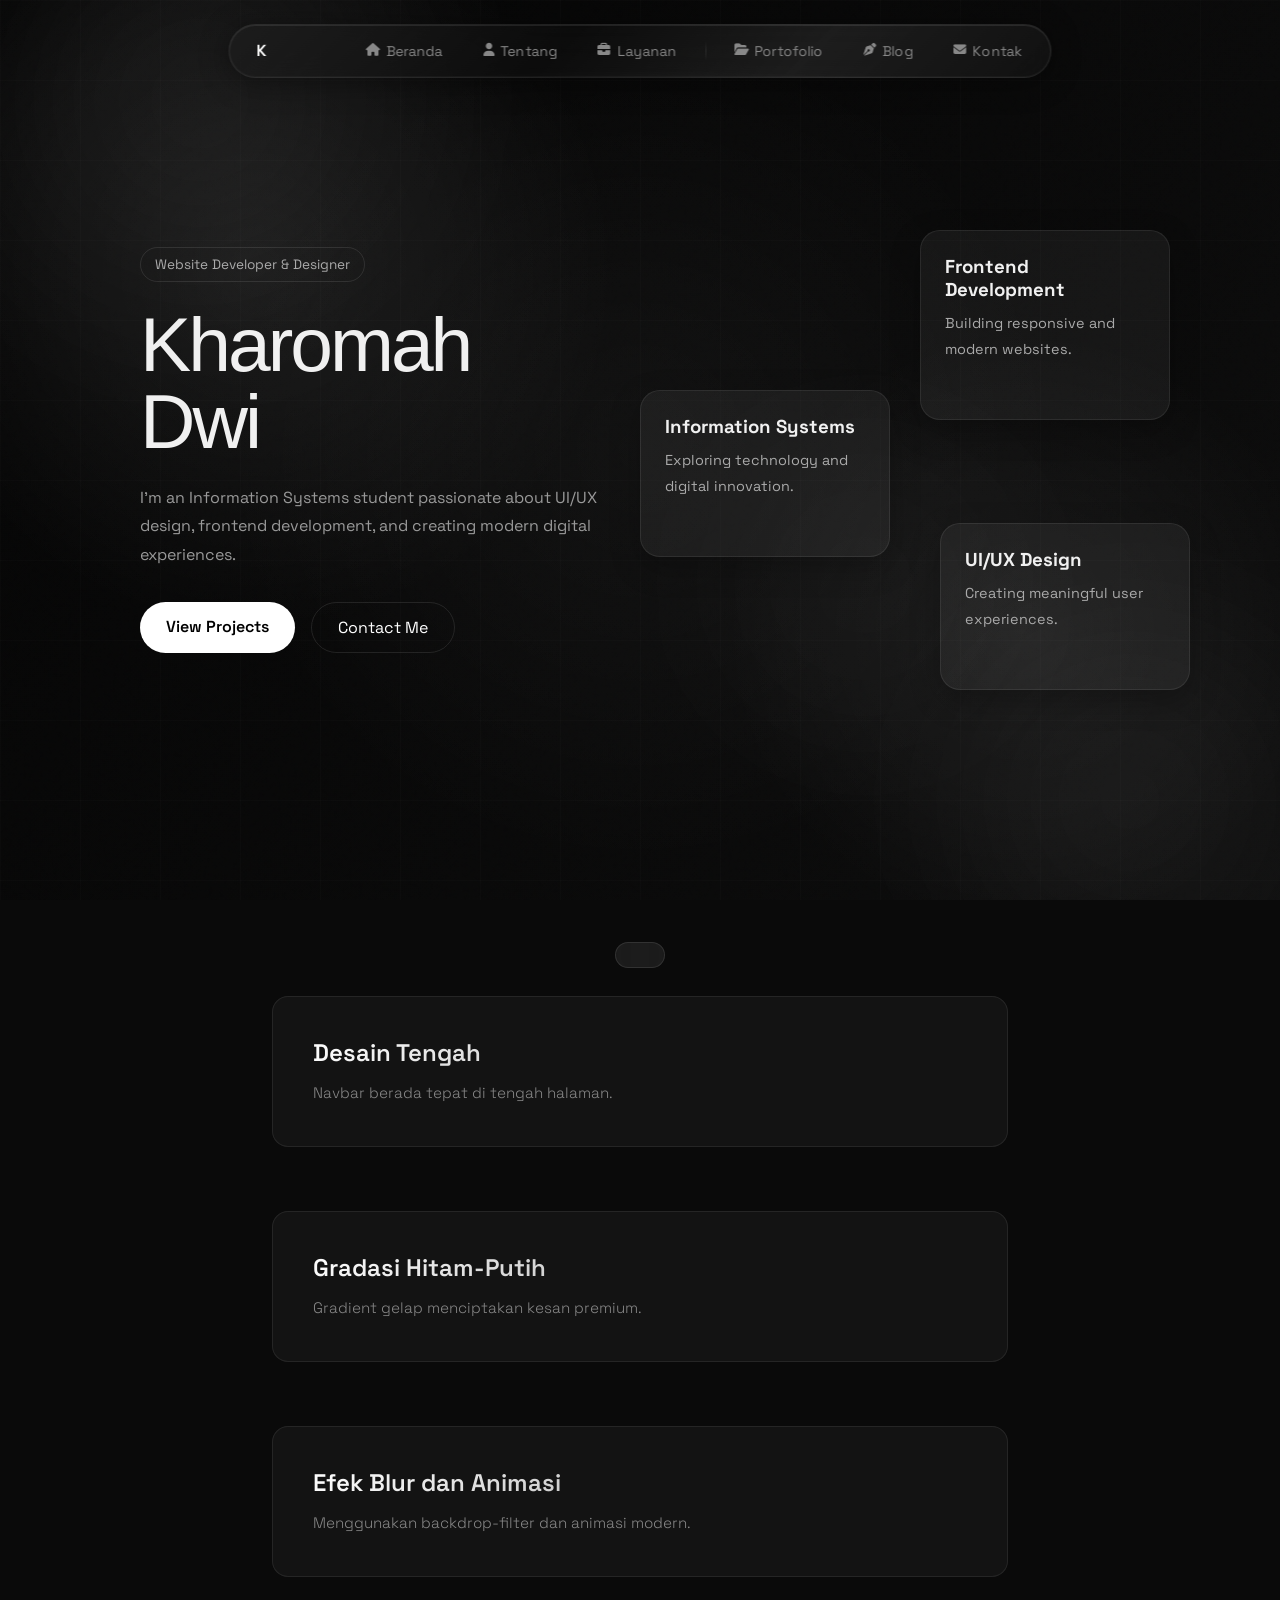
==== commit 50df7086: "update home page" ====
--- a/index.html
+++ b/index.html
@@ -1,93 +1,115 @@
-<!DOCTYPE html>
+<!doctype html>
 <html lang="id">
-<head>
-  <meta charset="UTF-8">
-  <meta name="viewport" content="width=device-width, initial-scale=1.0">
-  <title>Centered Navbar</title>
+  <head>
+    <meta charset="UTF-8" />
+    <meta name="viewport" content="width=device-width, initial-scale=1.0" />
+    <title>My Portofolio</title>
+    <link href="https://fonts.googleapis.com/css2?family=Space+Grotesk:wght@300;400;500;600;700&display=swap" rel="stylesheet" />
+    <link rel="stylesheet" href="https://cdnjs.cloudflare.com/ajax/libs/font-awesome/6.5.0/css/all.min.css" />
+    <link rel="stylesheet" href="css/style.css" />
+  </head>
+  <body>
+    <div class="bg-layer">
+    <div class="bg-blob bg-blob-1"></div>
+    <div class="bg-blob bg-blob-2"></div>
+    <div class="bg-blob bg-blob-3"></div>
+    <div class="bg-noise"></div>
+  </div>
+  
+  <div class="grid-overlay"></div>
+    <main class="page-content">
+      <nav class="navbar-wrapper">
+        <div class="navbar" id="navbar">
+          <div class="nav-inner">
+            <div class="brand">
+              <span class="brand-name">K</span>
+            </div>
+            <a class="nav-link" href="#beranda" data-page="beranda">
+              <i class="fa-solid fa-house"></i>
+              <span>Beranda</span>
+              <div class="tooltip">Halaman utama</div>
+            </a>
 
-  <link href="https://fonts.googleapis.com/css2?family=Space+Grotesk:wght@300;400;500;600;700&display=swap" rel="stylesheet">
+            <a class="nav-link" href="#tentang" data-page="tentang">
+              <i class="fa-solid fa-user"></i>
+              <span>Tentang</span>
+              <div class="tooltip">Tentang kami</div>
+            </a>
 
-  <link rel="stylesheet"
-    href="https://cdnjs.cloudflare.com/ajax/libs/font-awesome/6.5.0/css/all.min.css">
+            <a class="nav-link" href="#layanan" data-page="layanan">
+              <i class="fa-solid fa-briefcase"></i>
+              <span>Layanan</span>
+              <div class="tooltip">Layanan kami</div>
+            </a>
 
-  <link rel="stylesheet" href="css/style.css">
-</head>
-<body>
+            <div class="nav-divider"></div>
+            <a class="nav-link" href="#portofolio" data-page="portofolio">
+              <i class="fa-solid fa-folder-open"></i>
+              <span>Portofolio</span>
+              <div class="tooltip">Karya kami</div>
+            </a>
 
-  <div class="bg-layer"></div>
-  <div class="grid-overlay"></div>
+            <a class="nav-link" href="#blog" data-page="blog">
+              <i class="fa-solid fa-pen-nib"></i>
+              <span>Blog</span>
+              <div class="tooltip">Artikel terbaru</div>
+            </a>
 
-  <main class="page-content">
-    <nav class="navbar-wrapper">
-      <div class="navbar" id="navbar">
-
-        <div class="nav-inner">
-
-          <div class="brand">
-    <span class="brand-name">Dwi</span>
-  </div>
-          
-          <a class="nav-link active" href="#beranda" data-page="beranda">
-            <i class="fa-solid fa-house"></i>
-            <span>Beranda</span>
-            <div class="tooltip">Halaman utama</div>
-          </a>
-
-          <a class="nav-link" href="#tentang" data-page="tentang">
-            <i class="fa-solid fa-user"></i>
-            <span>Tentang</span>
-            <div class="tooltip">Tentang kami</div>
-          </a>
-
-          <a class="nav-link" href="#layanan" data-page="layanan">
-            <i class="fa-solid fa-briefcase"></i>
-            <span>Layanan</span>
-            <div class="tooltip">Layanan kami</div>
-          </a>
-
-          <div class="nav-divider"></div>
-          <a class="nav-link" href="#portofolio" data-page="portofolio">
-            <i class="fa-solid fa-folder-open"></i>
-            <span>Portofolio</span>
-            <div class="tooltip">Karya kami</div>
-          </a>
-
-          <a class="nav-link" href="#blog" data-page="blog">
-            <i class="fa-solid fa-pen-nib"></i>
-            <span>Blog</span>
-            <div class="tooltip">Artikel terbaru</div>
-          </a>
-
-          <a class="nav-link" href="#kontak" data-page="kontak">
-            <i class="fa-solid fa-envelope"></i>
-            <span>Kontak</span>
-            <div class="tooltip">Hubungi kami</div>
-          </a>
-
+            <a class="nav-link" href="#kontak" data-page="kontak">
+              <i class="fa-solid fa-envelope"></i>
+              <span>Kontak</span>
+              <div class="tooltip">Hubungi kami</div>
+            </a>
+          </div>
         </div>
+      </nav>
+      <section class="hero" id="beranda">
+        <div class="hero-left">
+          <span class="hero-badge">Website Developer & Designer</span>
+          <h1>Kharomah<br />Dwi</h1>
+          <p>I'm an Information Systems student passionate about UI/UX design, frontend development, and creating modern digital experiences.</p>
+          <div class="hero-buttons">
+            <a href="#" class="btn-primary">View Projects</a>
+            <a href="#" class="btn-secondary">Contact Me</a>
+          </div>
+        </div>
+        <div class="hero-right">
+          <div class="card-wrapper card-1">
+            <div class="floating-card">
+              <h3>Frontend Development</h3>
+              <p>Building responsive and modern websites.</p>
+            </div>
+          </div>
+          <div class="card-wrapper card-2">
+            <div class="floating-card">
+              <h3>Information Systems</h3>
+              <p>Exploring technology and digital innovation.</p>
+            </div>
+          </div>
+          <div class="card-wrapper card-3">
+            <div class="floating-card">
+              <h3>UI/UX Design</h3>
+              <p>Creating meaningful user experiences.</p>
+            </div>
+          </div>
+        </div>
+      </section>
+    </main>
+    <section id="tentang" class="demo-sections">
+      <div class="demo-card">
+        <h2>Desain Tengah</h2>
+        <p>Navbar berada tepat di tengah halaman.</p>
       </div>
-    </nav>
-  </main>
-
-  <section class="demo-sections">
-    <div class="demo-card">
-      <h2>Desain Tengah</h2>
-      <p>Navbar berada tepat di tengah halaman.</p>
-    </div>
-
-    <div class="demo-card">
-      <h2>Gradasi Hitam-Putih</h2>
-      <p>Gradient gelap menciptakan kesan premium.</p>
-    </div>
-
-    <div class="demo-card">
-      <h2>Efek Blur dan Animasi</h2>
-      <p>Menggunakan backdrop-filter dan animasi modern.</p>
-    </div>
-  </section>
-
-  <div class="toast" id="toast"></div>
-
-  <script src="script.js"></script>
-</body>
-</html>+      <div class="demo-card">
+        <h2>Gradasi Hitam-Putih</h2>
+        <p>Gradient gelap menciptakan kesan premium.</p>
+      </div>
+      <div class="demo-card">
+        <h2>Efek Blur dan Animasi</h2>
+        <p>Menggunakan backdrop-filter dan animasi modern.</p>
+      </div>
+    </section>
+    <div class="toast" id="toast"></div>
+    <script src="script.js"></script>
+  </body>
+</html>
--- a/css/style.css
+++ b/css/style.css
@@ -1,542 +1,742 @@
 :root {
-      --bg: #0a0a0a;
-      --fg: #f0f0f0;
-      --muted: #888;
-      --accent: #ffffff;
-      --card: rgba(255, 255, 255, 0.04);
-      --border: rgba(255, 255, 255, 0.08);
-    }
-
-    * {
-      margin: 0;
-      padding: 0;
-      box-sizing: border-box;
-    }
-
-    body {
-      font-family: 'Space Grotesk', sans-serif;
-      background: var(--bg);
-      color: var(--fg);
-      min-height: 100vh;
-      overflow-x: hidden;
-    }
-
-    /* ===== Latar belakang atmosferik ===== */
-    .bg-layer {
-      position: fixed;
-      inset: 0;
-      z-index: 0;
-      pointer-events: none;
-    }
-
-    .bg-layer::before {
-      content: '';
-      position: absolute;
-      top: -30%;
-      left: 50%;
-      transform: translateX(-50%);
-      width: 800px;
-      height: 800px;
-      background: radial-gradient(circle, rgba(255,255,255,0.03) 0%, transparent 70%);
-      animation: bgPulse 8s ease-in-out infinite;
-    }
-
-    .bg-layer::after {
-      content: '';
-      position: absolute;
-      bottom: -20%;
-      left: 50%;
-      transform: translateX(-50%);
-      width: 600px;
-      height: 600px;
-      background: radial-gradient(circle, rgba(255,255,255,0.02) 0%, transparent 70%);
-      animation: bgPulse 8s ease-in-out infinite 4s;
-    }
-
-    @keyframes bgPulse {
-      0%, 100% { opacity: 0.5; transform: translateX(-50%) scale(1); }
-      50% { opacity: 1; transform: translateX(-50%) scale(1.15); }
-    }
-
-    /* ===== Garis grid halus di background ===== */
-    .grid-overlay {
-      position: fixed;
-      inset: 0;
-      z-index: 0;
-      pointer-events: none;
-      background-image:
-        linear-gradient(rgba(255,255,255,0.015) 1px, transparent 1px),
-        linear-gradient(90deg, rgba(255,255,255,0.015) 1px, transparent 1px);
-      background-size: 80px 80px;
-    }
-
-    /* ===== Konten halaman untuk demo ===== */
-    .page-content {
-      position: relative;
-      z-index: 1;
-      display: flex;
-      flex-direction: column;
-      align-items: center;
-      justify-content: center;
-      min-height: 100vh;
-      padding: 2rem;
-    }
-
-    .hero-text {
-      text-align: center;
-      margin-bottom: 3rem;
-    }
-
-    .hero-text h1 {
-      font-size: clamp(2rem, 5vw, 4rem);
-      font-weight: 700;
-      letter-spacing: -0.03em;
-      line-height: 1.1;
-      background: linear-gradient(135deg, #fff 0%, #666 100%);
-      -webkit-background-clip: text;
-      -webkit-text-fill-color: transparent;
-      background-clip: text;
-    }
-
-    .hero-text p {
-      margin-top: 1rem;
-      color: var(--muted);
-      font-size: 1.05rem;
-      font-weight: 300;
-    }
-
-    /* ===== NAVBAR UTAMA ===== */
-    .navbar-wrapper {
-    position: fixed;
-    top: 24px;
-    left: 50%;
-    transform: translateX(-50%);
-    z-index: 999;
-}
-    .navbar {
-      width: fit-content;
-    padding: 0.6rem 1.5rem;
-      /* Animasi masuk */
-      animation: navSlideIn 1s cubic-bezier(0.16, 1, 0.3, 1) forwards;
-      opacity: 0;
-      transform: translateY(-30px) scale(0.95);
-
-      /* Gradient hitam-putih */
-      background: linear-gradient(
-        135deg,
-        rgba(30, 30, 30, 0.75) 0%,
-        rgba(15, 15, 15, 0.6) 40%,
-        rgba(50, 50, 50, 0.5) 70%,
-        rgba(20, 20, 20, 0.7) 100%
-      );
-
-      /* Blur effect */
-      backdrop-filter: blur(24px) saturate(120%);
-      -webkit-backdrop-filter: blur(24px) saturate(120%);
-
-      /* Border gradasi halus */
-      border: 1px solid var(--border);
-      border-radius: 9999px;
-      padding: 0.5rem 0.75rem;
-
-      /* Shadow berlapis */
-      box-shadow:
-        0 4px 30px rgba(0, 0, 0, 0.4),
-        0 0 0 1px rgba(255, 255, 255, 0.03) inset,
-        0 1px 0 rgba(255, 255, 255, 0.06) inset;
-
-      /* Transisi halus saat hover */
-      transition: all 0.5s cubic-bezier(0.16, 1, 0.3, 1);
-
-      /* Posisi relatif untuk pseudo-element */
-      position: relative;
-      overflow: hidden;
-    }
-
-    /* Efek cahaya bergerak di atas navbar */
-    .navbar::before {
-      content: '';
-      position: absolute;
-      top: -50%;
-      left: -60%;
-      width: 40%;
-      height: 200%;
-      background: linear-gradient(
-        90deg,
-        transparent 0%,
-        rgba(255, 255, 255, 0.04) 50%,
-        transparent 100%
-      );
-      transform: skewX(-20deg);
-      animation: shimmer 6s ease-in-out infinite;
-      pointer-events: none;
-    }
-
-    @keyframes shimmer {
-      0% { left: -60%; }
-      50% { left: 120%; }
-      100% { left: 120%; }
-    }
-
-    /* Efek glow di bawah navbar */
-    .navbar::after {
-      content: '';
-      position: absolute;
-      bottom: -20px;
-      left: 10%;
-      width: 80%;
-      height: 20px;
-      background: radial-gradient(ellipse, rgba(255,255,255,0.06) 0%, transparent 70%);
-      filter: blur(8px);
-      animation: glowPulse 4s ease-in-out infinite;
-      pointer-events: none;
-    }
-
-    @keyframes glowPulse {
-      0%, 100% { opacity: 0.4; }
-      50% { opacity: 1; }
-    }
-
-    /* Hover navbar utama */
-    .navbar:hover {
-      border-color: rgba(255, 255, 255, 0.15);
-      box-shadow:
-        0 8px 50px rgba(0, 0, 0, 0.5),
-        0 0 0 1px rgba(255, 255, 255, 0.06) inset,
-        0 1px 0 rgba(255, 255, 255, 0.1) inset,
-        0 0 60px rgba(255, 255, 255, 0.03);
-      transform: translateY(-2px);
-    }
-
-    @keyframes navSlideIn {
-      0% {
-        opacity: 0;
-        transform: translateY(-30px) scale(0.95);
-        filter: blur(10px);
-      }
-      100% {
-        opacity: 1;
-        transform: translateY(0) scale(1);
-        filter: blur(0);
-      }
-    }
-
-    /* ===== Isi navbar ===== */
-    .nav-inner {
-      display: flex;
-    align-items: center;
-    gap: 0.5rem;
-    padding-left: 100px;
-    }
+  --bg: #0a0a0a;
+  --fg: #f0f0f0;
+  --muted: #888;
+  --accent: #ffffff;
+  --card: rgba(255, 255, 255, 0.04);
+  --border: rgba(255, 255, 255, 0.08);
+}
+
+* {
+  margin: 0;
+  padding: 0;
+  box-sizing: border-box;
+}
+
+body {
+  font-family: "Space Grotesk", sans-serif;
+  background: var(--bg);
+  color: var(--fg);
+  min-height: 100vh;
+  overflow-x: hidden;
+  position: relative;
+}
+
+.bg-layer {
+  position: fixed;
+  inset: 0;
+  z-index: 0;
+  pointer-events: none;
+  overflow: hidden;
+  background: #0a0a0a;
+}
+
+.bg-layer::before {
+  content: "";
+  position: absolute;
+  inset: -50%;
+  width: 200%;
+  height: 200%;
+  background: linear-gradient(
+    125deg,
+    #000000 0%,
+    #0a0a0a 15%,
+    #1a1a1a 30%,
+    #2a2a2a 45%,
+    #0f0f0f 60%,
+    #000000 75%,
+    #141414 90%,
+    #000000 100%
+  );
+  background-size: 400% 400%;
+  animation: gradientShift 20s ease infinite;
+  opacity: 0.9;
+}
+
+.bg-layer::after {
+  content: "";
+  position: absolute;
+  inset: 0;
+  background:
+    radial-gradient(ellipse 600px 600px at 20% 30%, rgba(255, 255, 255, 0.08) 0%, transparent 60%),
+    radial-gradient(ellipse 500px 500px at 80% 70%, rgba(255, 255, 255, 0.06) 0%, transparent 60%),
+    radial-gradient(ellipse 700px 700px at 50% 50%, rgba(255, 255, 255, 0.04) 0%, transparent 60%);
+  animation: meshFloat 25s ease-in-out infinite;
+  mix-blend-mode: screen;
+}
+
+.bg-blob {
+  position: absolute;
+  border-radius: 50%;
+  filter: blur(80px);
+  opacity: 0.5;
+  pointer-events: none;
+}
+
+.bg-blob-1 {
+  width: 600px;
+  height: 600px;
+  top: -200px;
+  left: -100px;
+  background: radial-gradient(circle, rgba(255, 255, 255, 0.15) 0%, transparent 70%);
+  animation: blobMove1 18s ease-in-out infinite;
+}
+
+.bg-blob-2 {
+  width: 500px;
+  height: 500px;
+  bottom: -150px;
+  right: -100px;
+  background: radial-gradient(circle, rgba(255, 255, 255, 0.12) 0%, transparent 70%);
+  animation: blobMove2 22s ease-in-out infinite;
+}
+
+.bg-blob-3 {
+  width: 450px;
+  height: 450px;
+  top: 40%;
+  left: 50%;
+  background: radial-gradient(circle, rgba(255, 255, 255, 0.08) 0%, transparent 70%);
+  animation: blobMove3 28s ease-in-out infinite;
+}
+
+.bg-noise {
+  position: absolute;
+  inset: 0;
+  opacity: 0.03;
+  pointer-events: none;
+  background-image: url("data:image/svg+xml,%3Csvg viewBox='0 0 200 200' xmlns='http://www.w3.org/2000/svg'%3E%3Cfilter id='n'%3E%3CfeTurbulence type='fractalNoise' baseFrequency='0.9' numOctaves='3'/%3E%3C/filter%3E%3Crect width='100%25' height='100%25' filter='url(%23n)'/%3E%3C/svg%3E");
+  mix-blend-mode: overlay;
+}
+
+@keyframes gradientShift {
+  0% {
+    background-position: 0% 50%;
+    transform: rotate(0deg);
+  }
+  50% {
+    background-position: 100% 50%;
+    transform: rotate(2deg);
+  }
+  100% {
+    background-position: 0% 50%;
+    transform: rotate(0deg);
+  }
+}
+
+@keyframes meshFloat {
+  0%, 100% {
+    transform: translate(0, 0) scale(1);
+    opacity: 0.7;
+  }
+  33% {
+    transform: translate(30px, -40px) scale(1.05);
+    opacity: 1;
+  }
+  66% {
+    transform: translate(-20px, 30px) scale(0.95);
+    opacity: 0.8;
+  }
+}
+
+@keyframes blobMove1 {
+  0%, 100% {
+    transform: translate(0, 0) scale(1);
+  }
+  25% {
+    transform: translate(150px, 100px) scale(1.1);
+  }
+  50% {
+    transform: translate(300px, 50px) scale(0.9);
+  }
+  75% {
+    transform: translate(100px, 200px) scale(1.05);
+  }
+}
+
+@keyframes blobMove2 {
+  0%, 100% {
+    transform: translate(0, 0) scale(1);
+  }
+  25% {
+    transform: translate(-120px, -80px) scale(1.15);
+  }
+  50% {
+    transform: translate(-250px, -150px) scale(0.85);
+  }
+  75% {
+    transform: translate(-80px, -200px) scale(1.1);
+  }
+}
+
+@keyframes blobMove3 {
+  0%, 100% {
+    transform: translate(-50%, -50%) scale(1);
+  }
+  33% {
+    transform: translate(-30%, -70%) scale(1.2);
+  }
+  66% {
+    transform: translate(-70%, -30%) scale(0.9);
+  }
+}
+
+@keyframes bgPulse {
+  0%, 100% {
+    opacity: 0.5;
+    transform: translateX(-50%) scale(1);
+  }
+  50% {
+    opacity: 1;
+    transform: translateX(-50%) scale(1.15);
+  }
+}
+
+.grid-overlay {
+  position: fixed;
+  inset: 0;
+  z-index: 0;
+  pointer-events: none;
+  background-image: linear-gradient(rgba(255, 255, 255, 0.015) 1px, transparent 1px), linear-gradient(90deg, rgba(255, 255, 255, 0.015) 1px, transparent 1px);
+  background-size: 80px 80px;
+}
+
+.page-content {
+  position: relative;
+  z-index: 1;
+  display: flex;
+  flex-direction: column;
+  align-items: center;
+  justify-content: center;
+  min-height: 100vh;
+  padding: 2rem;
+}
+
+.hero-text {
+  text-align: center;
+  margin-bottom: 3rem;
+}
+
+.hero-text h1 {
+  font-size: clamp(2rem, 5vw, 4rem);
+  font-weight: 700;
+  letter-spacing: -0.03em;
+  line-height: 1.1;
+  background: linear-gradient(135deg, #fff 0%, #666 100%);
+  -webkit-background-clip: text;
+  -webkit-text-fill-color: transparent;
+  background-clip: text;
+}
+
+.hero-text p {
+  margin-top: 1rem;
+  color: var(--muted);
+  font-size: 1.05rem;
+  font-weight: 300;
+}
+
+.navbar-wrapper {
+  position: fixed;
+  top: 24px;
+  left: 50%;
+  transform: translateX(-50%);
+  z-index: 999;
+}
+.navbar {
+  width: fit-content;
+  padding: 0.6rem 1.5rem;
+  animation: navSlideIn 1s cubic-bezier(0.16, 1, 0.3, 1) forwards;
+  opacity: 0;
+  transform: translateY(-30px) scale(0.95);
+
+  background: linear-gradient(135deg, rgba(30, 30, 30, 0.75) 0%, rgba(15, 15, 15, 0.6) 40%, rgba(50, 50, 50, 0.5) 70%, rgba(20, 20, 20, 0.7) 100%);
+
+  backdrop-filter: blur(24px) saturate(120%);
+  -webkit-backdrop-filter: blur(24px) saturate(120%);
+
+  border: 1px solid var(--border);
+  border-radius: 9999px;
+  padding: 0.5rem 0.75rem;
+
+  box-shadow:
+    0 4px 30px rgba(0, 0, 0, 0.4),
+    0 0 0 1px rgba(255, 255, 255, 0.03) inset,
+    0 1px 0 rgba(255, 255, 255, 0.06) inset;
+
+  transition: all 0.5s cubic-bezier(0.16, 1, 0.3, 1);
+
+  position: relative;
+  overflow: hidden;
+}
+
+.navbar::before {
+  content: "";
+  position: absolute;
+  top: -50%;
+  left: -60%;
+  width: 40%;
+  height: 200%;
+  background: linear-gradient(90deg, transparent 0%, rgba(255, 255, 255, 0.04) 50%, transparent 100%);
+  transform: skewX(-20deg);
+  animation: shimmer 6s ease-in-out infinite;
+  pointer-events: none;
+}
+
+@keyframes shimmer {
+  0% {
+    left: -60%;
+  }
+  50% {
+    left: 120%;
+  }
+  100% {
+    left: 120%;
+  }
+}
+
+.navbar::after {
+  content: "";
+  position: absolute;
+  bottom: -20px;
+  left: 10%;
+  width: 80%;
+  height: 20px;
+  background: radial-gradient(ellipse, rgba(255, 255, 255, 0.06) 0%, transparent 70%);
+  filter: blur(8px);
+  animation: glowPulse 4s ease-in-out infinite;
+  pointer-events: none;
+}
+
+@keyframes glowPulse {
+  0%,
+  100% {
+    opacity: 0.4;
+  }
+  50% {
+    opacity: 1;
+  }
+}
+
+.navbar:hover {
+  border-color: rgba(255, 255, 255, 0.15);
+  box-shadow:
+    0 8px 50px rgba(0, 0, 0, 0.5),
+    0 0 0 1px rgba(255, 255, 255, 0.06) inset,
+    0 1px 0 rgba(255, 255, 255, 0.1) inset,
+    0 0 60px rgba(255, 255, 255, 0.03);
+  transform: translateY(-2px);
+}
+
+@keyframes navSlideIn {
+  0% {
+    opacity: 0;
+    transform: translateY(-30px) scale(0.95);
+    filter: blur(10px);
+  }
+  100% {
+    opacity: 1;
+    transform: translateY(0) scale(1);
+    filter: blur(0);
+  }
+}
+
+.nav-inner {
+  display: flex;
+  align-items: center;
+  gap: 0.5rem;
+  padding-left: 100px;
+}
 
 .brand-name {
-    color: white;
-    font-size: 1rem;
-    font-weight: 600;
-    letter-spacing: 0.5px;
-    margin-left: -85px;
-}
-
-    /* Link navigasi */
-    .nav-link {
-      position: relative;
-      display: flex;
-      align-items: center;
-      gap: 0.4rem;
-      padding: 0.55rem 1rem;
-      border-radius: 9999px;
-      color: var(--muted);
-      text-decoration: none;
-      font-size: 0.88rem;
-      font-weight: 400;
-      letter-spacing: 0.01em;
-      cursor: pointer;
-      border: none;
-      background: transparent;
-      transition: all 0.35s cubic-bezier(0.16, 1, 0.3, 1);
-      overflow: hidden;
-      /* Animasi masuk staggered */
-      opacity: 0;
-      transform: translateY(-10px);
-      animation: linkFadeIn 0.5s cubic-bezier(0.16, 1, 0.3, 1) forwards;
-    }
-
-    .nav-link:nth-child(2) { animation-delay: 0.3s; }
-    .nav-link:nth-child(3) { animation-delay: 0.4s; }
-    .nav-link:nth-child(4) { animation-delay: 0.5s; }
-    .nav-link:nth-child(5) { animation-delay: 0.6s; }
-    .nav-link:nth-child(6) { animation-delay: 0.7s; }
-    .nav-link:nth-child(7) { animation-delay: 0.8s; }
-
-    @keyframes linkFadeIn {
-      0% { opacity: 0; transform: translateY(-10px); }
-      100% { opacity: 1; transform: translateY(0); }
-    }
-
-    .nav-link i {
-      font-size: 0.8rem;
-      transition: transform 0.3s ease;
-    }
-
-    /* Background hover animasi */
-    .nav-link::before {
-      content: '';
-      position: absolute;
-      inset: 0;
-      border-radius: 9999px;
-      background: linear-gradient(135deg, rgba(255,255,255,0.1) 0%, rgba(255,255,255,0.03) 100%);
-      transform: scale(0);
-      transition: transform 0.4s cubic-bezier(0.16, 1, 0.3, 1);
-      z-index: -1;
-    }
-
-    .nav-link:hover::before {
-      transform: scale(1);
-    }
-
-    .nav-link:hover {
-      color: #fff;
-      text-shadow: 0 0 20px rgba(255,255,255,0.2);
-    }
-
-    .nav-link:hover i {
-      transform: scale(1.2) rotate(-5deg);
-    }
-
-    /* Link aktif */
-    .nav-link.active {
-      color: #fff;
-      background: linear-gradient(135deg, rgba(255,255,255,0.12) 0%, rgba(255,255,255,0.04) 100%);
-      font-weight: 500;
-    }
-
-    .nav-link.active::after {
-      content: '';
-      position: absolute;
-      bottom: 4px;
-      left: 50%;
-      transform: translateX(-50%);
-      width: 4px;
-      height: 4px;
-      border-radius: 50%;
-      background: #fff;
-      box-shadow: 0 0 8px rgba(255,255,255,0.5);
-      animation: dotPulse 2s ease-in-out infinite;
-    }
-
-    @keyframes dotPulse {
-      0%, 100% { box-shadow: 0 0 8px rgba(255,255,255,0.5); }
-      50% { box-shadow: 0 0 16px rgba(255,255,255,0.8); }
-    }
-
-    /* Tombol CTA */
-    .nav-cta {
-      position: relative;
-      display: flex;
-      align-items: center;
-      gap: 0.5rem;
-      padding: 0.55rem 1.3rem;
-      border-radius: 9999px;
-      background: linear-gradient(135deg, #fff 0%, #ccc 100%);
-      color: #0a0a0a;
-      text-decoration: none;
-      font-size: 0.88rem;
-      font-weight: 600;
-      letter-spacing: 0.01em;
-      cursor: pointer;
-      border: none;
-      transition: all 0.4s cubic-bezier(0.16, 1, 0.3, 1);
-      margin-left: 0.5rem;
-      flex-shrink: 0;
-      /* Staggered entrance */
-      opacity: 0;
-      transform: translateY(-10px) scale(0.9);
-      animation: ctaFadeIn 0.6s cubic-bezier(0.16, 1, 0.3, 1) 0.9s forwards;
-      overflow: hidden;
-    }
-
-    @keyframes ctaFadeIn {
-      0% { opacity: 0; transform: translateY(-10px) scale(0.9); }
-      100% { opacity: 1; transform: translateY(0) scale(1); }
-    }
-
-    /* Shimmer di tombol CTA */
-    .nav-cta::before {
-      content: '';
-      position: absolute;
-      top: 0;
-      left: -100%;
-      width: 100%;
-      height: 100%;
-      background: linear-gradient(90deg, transparent 0%, rgba(255,255,255,0.4) 50%, transparent 100%);
-      transition: left 0.6s ease;
-    }
-
-    .nav-cta:hover::before {
-      left: 100%;
-    }
-
-    .nav-cta:hover {
-      transform: translateY(-2px) scale(1.03);
-      box-shadow:
-        0 4px 20px rgba(255, 255, 255, 0.2),
-        0 0 40px rgba(255, 255, 255, 0.05);
-    }
-
-    .nav-cta:active {
-      transform: translateY(0) scale(0.98);
-    }
-
-    /* ===== Divider antar link ===== */
-    .nav-divider {
-      width: 1px;
-      height: 20px;
-      background: linear-gradient(to bottom, transparent, rgba(255,255,255,0.1), transparent);
-      margin: 0 0.25rem;
-      flex-shrink: 0;
-    }
-
-    /* ===== Tooltip pada hover ===== */
-    .nav-link .tooltip {
-      position: absolute;
-      bottom: -36px;
-      left: 50%;
-      transform: translateX(-50%) translateY(5px);
-      background: rgba(30,30,30,0.95);
-      backdrop-filter: blur(10px);
-      color: #fff;
-      font-size: 0.7rem;
-      padding: 0.3rem 0.6rem;
-      border-radius: 6px;
-      white-space: nowrap;
-      pointer-events: none;
-      opacity: 0;
-      transition: all 0.3s cubic-bezier(0.16, 1, 0.3, 1);
-      border: 1px solid rgba(255,255,255,0.08);
-    }
-
-    .nav-link:hover .tooltip {
-      opacity: 1;
-      transform: translateX(-50%) translateY(0);
-    }
-
-    /* ===== Partikel mengambang di sekitar navbar ===== */
-    .particle {
-      position: absolute;
-      width: 2px;
-      height: 2px;
-      background: rgba(255,255,255,0.3);
-      border-radius: 50%;
-      pointer-events: none;
-      animation: floatParticle linear infinite;
-    }
-
-    @keyframes floatParticle {
-      0% {
-        transform: translateY(0) translateX(0);
-        opacity: 0;
-      }
-      10% { opacity: 1; }
-      90% { opacity: 1; }
-      100% {
-        transform: translateY(-80px) translateX(var(--drift));
-        opacity: 0;
-      }
-    }
-
-    /* ===== Section bawah untuk demo scroll ===== */
-    .demo-sections {
-      position: relative;
-      z-index: 1;
-      display: flex;
-      flex-direction: column;
-      gap: 4rem;
-      padding: 6rem 2rem 4rem;
-      max-width: 800px;
-      margin: 0 auto;
-    }
-
-    .demo-card {
-      background: var(--card);
-      border: 1px solid var(--border);
-      border-radius: 16px;
-      padding: 2.5rem;
-      transition: all 0.4s ease;
-    }
-
-    .demo-card:hover {
-      border-color: rgba(255,255,255,0.15);
-      transform: translateY(-4px);
-      box-shadow: 0 10px 40px rgba(0,0,0,0.3);
-    }
-
-    .demo-card h2 {
-      font-size: 1.5rem;
-      font-weight: 600;
-      margin-bottom: 0.75rem;
-      background: linear-gradient(135deg, #fff, #888);
-      -webkit-background-clip: text;
-      -webkit-text-fill-color: transparent;
-      background-clip: text;
-    }
-
-    .demo-card p {
-      color: var(--muted);
-      font-size: 0.95rem;
-      line-height: 1.7;
-      font-weight: 300;
-    }
-
-    /* ===== Notifikasi toast ===== */
-    .toast {
-      position: fixed;
-      bottom: 2rem;
-      left: 50%;
-      transform: translateX(-50%) translateY(100px);
-      background: rgba(30,30,30,0.9);
-      backdrop-filter: blur(20px);
-      border: 1px solid rgba(255,255,255,0.1);
-      color: #fff;
-      padding: 0.75rem 1.5rem;
-      border-radius: 9999px;
-      font-size: 0.85rem;
-      font-family: 'Space Grotesk', sans-serif;
-      z-index: 100;
-      transition: transform 0.5s cubic-bezier(0.16, 1, 0.3, 1);
-      pointer-events: none;
-    }
-
-    .toast.show {
-      transform: translateX(-50%) translateY(0);
-    }
-
-    /* ===== Responsif ===== */
-    @media (max-width: 768px) {
-      .nav-link span,
-      .nav-divider {
-        display: none;
-      }
-
-      .nav-link {
-        padding: 0.55rem 0.75rem;
-      }
-
-      .navbar {
-        padding: 0.4rem 0.5rem;
-      }
-
-      .nav-logo {
-        width: 36px;
-        height: 36px;
-        margin-right: 0.4rem;
-      }
-    }
-
-    /* ===== Prefers reduced motion ===== */
-    @media (prefers-reduced-motion: reduce) {
-      *, *::before, *::after {
-        animation-duration: 0.01ms !important;
-        animation-iteration-count: 1 !important;
-        transition-duration: 0.01ms !important;
-      }
-    }+  color: white;
+  font-size: 1rem;
+  font-weight: 600;
+  letter-spacing: 0.5px;
+  margin-left: -85px;
+}
+
+.nav-link {
+  position: relative;
+  display: flex;
+  align-items: center;
+  gap: 0.4rem;
+  padding: 0.55rem 1rem;
+  border-radius: 9999px;
+  color: var(--muted);
+  text-decoration: none;
+  font-size: 0.88rem;
+  font-weight: 400;
+  letter-spacing: 0.01em;
+  cursor: pointer;
+  border: none;
+  background: transparent;
+  transition: all 0.35s cubic-bezier(0.16, 1, 0.3, 1);
+  overflow: hidden;
+  opacity: 0;
+  transform: translateY(-10px);
+  animation: linkFadeIn 0.5s cubic-bezier(0.16, 1, 0.3, 1) forwards;
+}
+
+.nav-link:nth-child(2) { animation-delay: 0.3s; }
+.nav-link:nth-child(3) { animation-delay: 0.4s; }
+.nav-link:nth-child(4) { animation-delay: 0.5s; }
+.nav-link:nth-child(5) { animation-delay: 0.6s; }
+.nav-link:nth-child(6) { animation-delay: 0.7s; }
+.nav-link:nth-child(7) { animation-delay: 0.8s; }
+
+@keyframes linkFadeIn {
+  0% { opacity: 0; transform: translateY(-10px); }
+  100% { opacity: 1; transform: translateY(0); }
+}
+
+.nav-link i {
+  font-size: 0.8rem;
+  transition: transform 0.3s ease;
+}
+
+.nav-link::before {
+  content: "";
+  position: absolute;
+  inset: 0;
+  border-radius: 9999px;
+  background: linear-gradient(135deg, rgba(255, 255, 255, 0.1) 0%, rgba(255, 255, 255, 0.03) 100%);
+  transform: scale(0);
+  transition: transform 0.4s cubic-bezier(0.16, 1, 0.3, 1);
+  z-index: -1;
+}
+
+.nav-link:hover::before { transform: scale(1); }
+.nav-link:hover {
+  color: #fff;
+  text-shadow: 0 0 20px rgba(255, 255, 255, 0.2);
+}
+.nav-link:hover i { transform: scale(1.2) rotate(-5deg); }
+
+.nav-link.active {
+  color: #fff;
+  background: linear-gradient(135deg, rgba(255, 255, 255, 0.12) 0%, rgba(255, 255, 255, 0.04) 100%);
+  font-weight: 500;
+}
+
+.nav-link.active::after {
+  content: "";
+  position: absolute;
+  bottom: 4px;
+  left: 50%;
+  transform: translateX(-50%);
+  width: 4px;
+  height: 4px;
+  border-radius: 50%;
+  background: #fff;
+  box-shadow: 0 0 8px rgba(255, 255, 255, 0.5);
+  animation: dotPulse 2s ease-in-out infinite;
+}
+
+@keyframes dotPulse {
+  0%, 100% { box-shadow: 0 0 8px rgba(255, 255, 255, 0.5); }
+  50% { box-shadow: 0 0 16px rgba(255, 255, 255, 0.8); }
+}
+
+.nav-cta {
+  position: relative;
+  display: flex;
+  align-items: center;
+  gap: 0.5rem;
+  padding: 0.55rem 1.3rem;
+  border-radius: 9999px;
+  background: linear-gradient(135deg, #fff 0%, #ccc 100%);
+  color: #0a0a0a;
+  text-decoration: none;
+  font-size: 0.88rem;
+  font-weight: 600;
+  letter-spacing: 0.01em;
+  cursor: pointer;
+  border: none;
+  transition: all 0.4s cubic-bezier(0.16, 1, 0.3, 1);
+  margin-left: 0.5rem;
+  flex-shrink: 0;
+  opacity: 0;
+  transform: translateY(-10px) scale(0.9);
+  animation: ctaFadeIn 0.6s cubic-bezier(0.16, 1, 0.3, 1) 0.9s forwards;
+  overflow: hidden;
+}
+
+@keyframes ctaFadeIn {
+  0% { opacity: 0; transform: translateY(-10px) scale(0.9); }
+  100% { opacity: 1; transform: translateY(0) scale(1); }
+}
+
+.nav-cta::before {
+  content: "";
+  position: absolute;
+  top: 0;
+  left: -100%;
+  width: 100%;
+  height: 100%;
+  background: linear-gradient(90deg, transparent 0%, rgba(255, 255, 255, 0.4) 50%, transparent 100%);
+  transition: left 0.6s ease;
+}
+
+.nav-cta:hover::before { left: 100%; }
+.nav-cta:hover {
+  transform: translateY(-2px) scale(1.03);
+  box-shadow:
+    0 4px 20px rgba(255, 255, 255, 0.2),
+    0 0 40px rgba(255, 255, 255, 0.05);
+}
+.nav-cta:active { transform: translateY(0) scale(0.98); }
+
+.nav-divider {
+  width: 1px;
+  height: 20px;
+  background: linear-gradient(to bottom, transparent, rgba(255, 255, 255, 0.1), transparent);
+  margin: 0 0.25rem;
+  flex-shrink: 0;
+}
+
+.nav-link .tooltip {
+  position: absolute;
+  bottom: -36px;
+  left: 50%;
+  transform: translateX(-50%) translateY(5px);
+  background: rgba(30, 30, 30, 0.95);
+  backdrop-filter: blur(10px);
+  color: #fff;
+  font-size: 0.7rem;
+  padding: 0.3rem 0.6rem;
+  border-radius: 6px;
+  white-space: nowrap;
+  pointer-events: none;
+  opacity: 0;
+  transition: all 0.3s cubic-bezier(0.16, 1, 0.3, 1);
+  border: 1px solid rgba(255, 255, 255, 0.08);
+}
+
+.nav-link:hover .tooltip {
+  opacity: 1;
+  transform: translateX(-50%) translateY(0);
+}
+
+.particle {
+  position: absolute;
+  width: 2px;
+  height: 2px;
+  background: rgba(255, 255, 255, 0.3);
+  border-radius: 50%;
+  pointer-events: none;
+  animation: floatParticle linear infinite;
+}
+
+@keyframes floatParticle {
+  0% { transform: translateY(0) translateX(0); opacity: 0; }
+  10% { opacity: 1; }
+  90% { opacity: 1; }
+  100% { transform: translateY(-80px) translateX(var(--drift)); opacity: 0; }
+}
+
+.demo-sections {
+  position: relative;
+  z-index: 1;
+  display: flex;
+  flex-direction: column;
+  gap: 4rem;
+  padding: 6rem 2rem 4rem;
+  max-width: 800px;
+  margin: 0 auto;
+}
+
+.demo-card {
+  background: var(--card);
+  border: 1px solid var(--border);
+  border-radius: 16px;
+  padding: 2.5rem;
+  transition: all 0.4s ease;
+}
+
+.demo-card:hover {
+  border-color: rgba(255, 255, 255, 0.15);
+  transform: translateY(-4px);
+  box-shadow: 0 10px 40px rgba(0, 0, 0, 0.3);
+}
+
+.demo-card h2 {
+  font-size: 1.5rem;
+  font-weight: 600;
+  margin-bottom: 0.75rem;
+  background: linear-gradient(135deg, #fff, #888);
+  -webkit-background-clip: text;
+  -webkit-text-fill-color: transparent;
+  background-clip: text;
+}
+
+.demo-card p {
+  color: var(--muted);
+  font-size: 0.95rem;
+  line-height: 1.7;
+  font-weight: 300;
+}
+
+.toast {
+  position: fixed;
+  bottom: 2rem;
+  left: 50%;
+  transform: translateX(-50%) translateY(100px);
+  background: rgba(30, 30, 30, 0.9);
+  backdrop-filter: blur(20px);
+  border: 1px solid rgba(255, 255, 255, 0.1);
+  color: #fff;
+  padding: 0.75rem 1.5rem;
+  border-radius: 9999px;
+  font-size: 0.85rem;
+  font-family: "Space Grotesk", sans-serif;
+  z-index: 100;
+  transition: transform 0.5s cubic-bezier(0.16, 1, 0.3, 1);
+  pointer-events: none;
+}
+
+.toast.show { transform: translateX(-50%) translateY(0); }
+
+@media (max-width: 768px) {
+  .nav-link span, .nav-divider { display: none; }
+  .nav-link { padding: 0.55rem 0.75rem; }
+  .navbar { padding: 0.4rem 0.5rem; }
+  .nav-logo { width: 36px; height: 36px; margin-right: 0.4rem; }
+  .bg-blob { filter: blur(60px); }
+  .bg-blob-1, .bg-blob-2 { width: 350px; height: 350px; }
+  .bg-blob-3 { width: 280px; height: 280px; }
+}
+
+@media (prefers-reduced-motion: reduce) {
+  *, *::before, *::after {
+    animation-duration: 0.01ms !important;
+    animation-iteration-count: 1 !important;
+    transition-duration: 0.01ms !important;
+  }
+}
+
+.hero {
+  min-height: 90vh;
+  display: flex;
+  align-items: center;
+  justify-content: space-between;
+  max-width: 1200px;
+  margin: auto;
+  padding: 10px 40px;
+}
+
+.hero-left { max-width: 600px; }
+
+.hero-badge {
+  display: inline-block;
+  padding: 8px 14px;
+  border: 1px solid rgba(255, 255, 255, 0.1);
+  border-radius: 999px;
+  color: #aaa;
+  font-size: 0.85rem;
+  margin-bottom: 24px;
+}
+
+.hero h1 {
+  font-size: clamp(3rem, 6vw, 5.5rem);
+  line-height: 1;
+  font-family: "Outfit", sans-serif;
+  font-weight: 500;
+  margin-bottom: 24px;
+  letter-spacing: -3px;
+}
+
+.hero p {
+  color: #999;
+  line-height: 1.8;
+  max-width: 500px;
+  margin-bottom: 32px;
+}
+
+.hero-buttons { display: flex; gap: 16px; }
+
+.btn-primary {
+  padding: 14px 26px;
+  background: white;
+  color: black;
+  border-radius: 999px;
+  text-decoration: none;
+  font-weight: 600;
+}
+
+.btn-secondary {
+  padding: 14px 26px;
+  border: 1px solid rgba(255, 255, 255, 0.1);
+  color: white;
+  border-radius: 999px;
+  text-decoration: none;
+}
+
+.hero-right {
+  position: relative;
+  width: 500px;
+  height: 500px;
+}
+
+.card-wrapper {
+  position: absolute;
+  opacity: 0;
+}
+
+.card-1 { top: 30px; right: -30px; animation: slideRightFade 1s ease forwards; animation-delay: 0.8s; }
+.card-2 { top: 190px; left: 0; animation: slideRightFade 1s ease forwards; animation-delay: 1s; }
+.card-3 { bottom: 10px; right: -50px; animation: slideRightFade 1s ease forwards; animation-delay: 1.2s; }
+
+.floating-card {
+  width: 250px;
+  padding: 24px;
+  background: rgba(255, 255, 255, 0.05);
+  backdrop-filter: blur(20px);
+  border: 1px solid rgba(255, 255, 255, 0.08);
+  border-radius: 20px;
+  animation: float 4s ease-in-out infinite;
+  box-shadow: 0 10px 30px rgba(0, 0, 0, 0.25);
+}
+
+.card-1 .floating-card { animation-delay: 0s; }
+.card-2 .floating-card { animation-delay: 1s; }
+.card-3 .floating-card { animation-delay: 2s; }
+
+.floating-card h3 { margin-bottom: 10px; }
+.floating-card p { color: #aaa; font-size: 0.9rem; }
+
+@keyframes slideLeftFade {
+  from { opacity: 0; transform: translateX(-80px); filter: blur(10px); }
+  to { opacity: 1; transform: translateX(0); filter: blur(0); }
+}
+
+@keyframes slideRightFade {
+  from { opacity: 0; transform: translateX(100px); filter: blur(10px); }
+  to { opacity: 1; transform: translateX(0); filter: blur(0); }
+}
+
+@keyframes float {
+  0%, 100% { transform: translateY(0); }
+  50% { transform: translateY(-25px); }
+}
+
+.hero-badge { opacity: 0; animation: slideLeftFade 0.8s ease forwards; }
+.hero h1 { opacity: 0; animation: slideLeftFade 1s ease forwards; animation-delay: 0.2s; }
+.hero p { opacity: 0; animation: slideLeftFade 1s ease forwards; animation-delay: 0.4s; }
+.hero-buttons { opacity: 0; animation: slideLeftFade 1s ease forwards; animation-delay: 0.6s; }
+
+section { scroll-margin-top: 120px; }
+
+.about {
+  min-height: 100vh;
+  display: flex;
+  flex-direction: column;
+  justify-content: center;
+  align-items: center;
+  text-align: center;
+  padding: 50px;
+}
+
+.about h2 { font-size: 3rem; margin-bottom: 20px; }
+.about p { max-width: 600px; color: #999; line-height: 1.8; }
+
+html { scroll-behavior: smooth; }
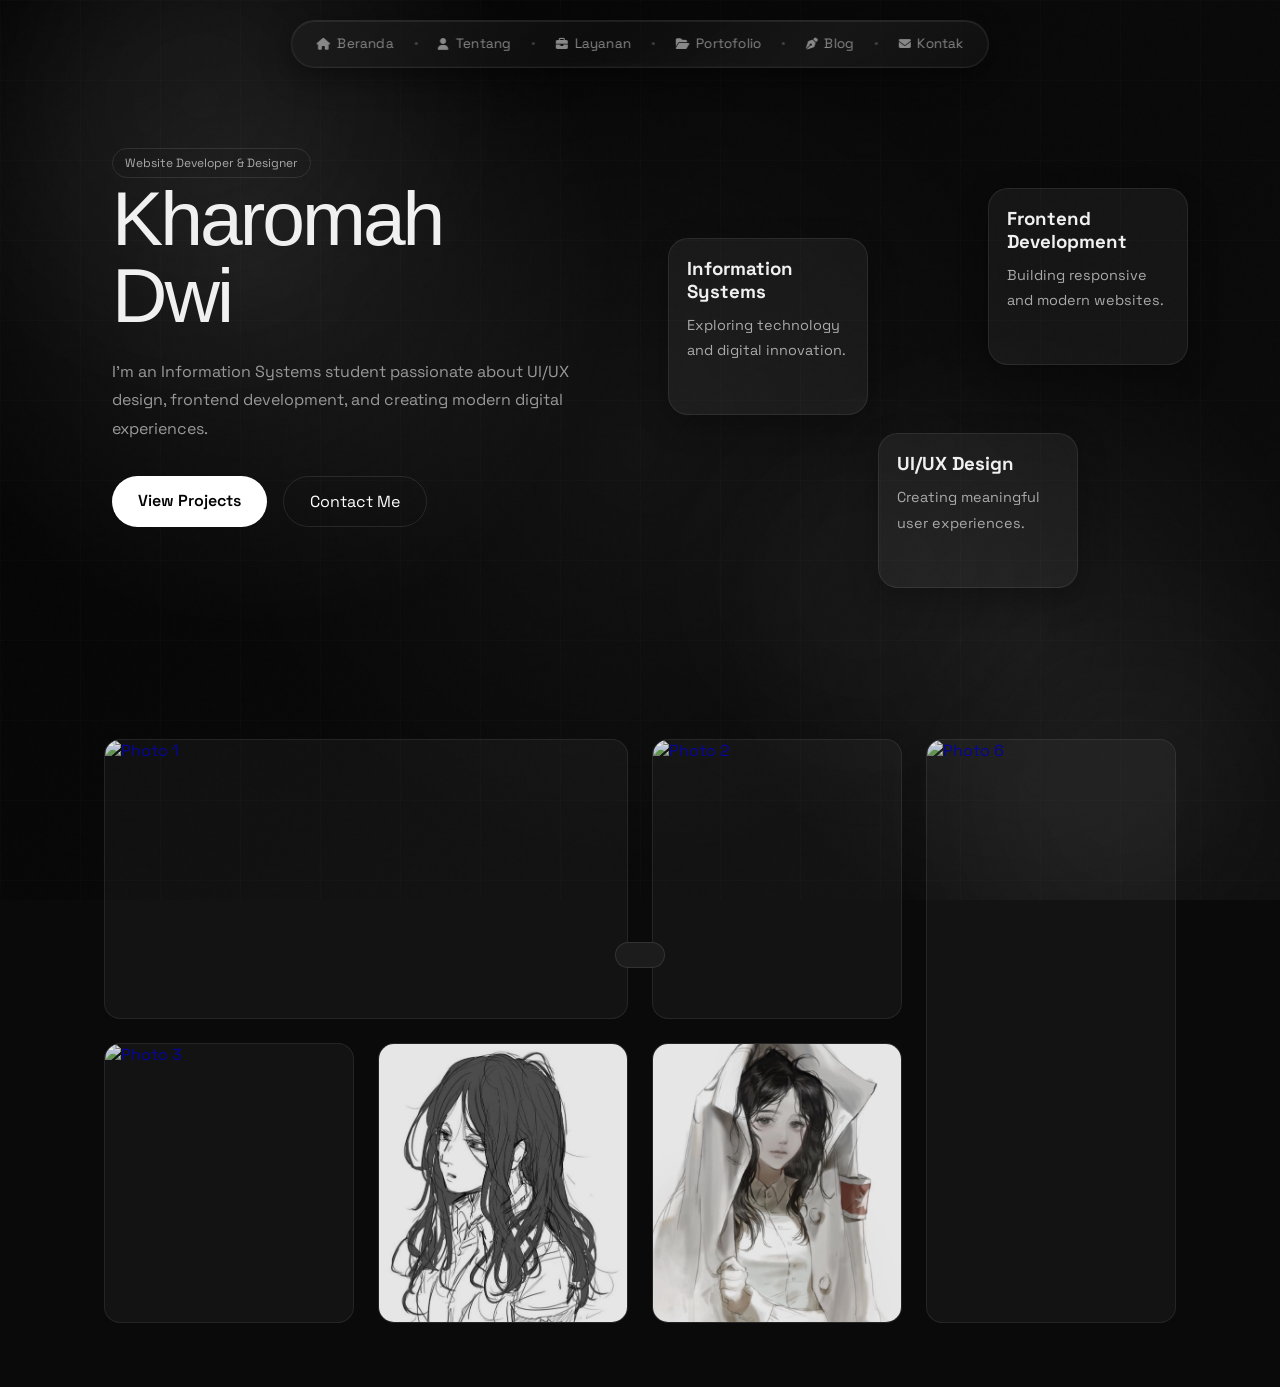
==== commit ce6c6480: "page 2" ====
--- a/index.html
+++ b/index.html
@@ -10,57 +10,44 @@
   </head>
   <body>
     <div class="bg-layer">
-    <div class="bg-blob bg-blob-1"></div>
-    <div class="bg-blob bg-blob-2"></div>
-    <div class="bg-blob bg-blob-3"></div>
-    <div class="bg-noise"></div>
-  </div>
-  
-  <div class="grid-overlay"></div>
+      <div class="bg-blob bg-blob-1"></div>
+      <div class="bg-blob bg-blob-2"></div>
+      <div class="bg-blob bg-blob-3"></div>
+      <div class="bg-noise"></div>
+    </div>
+    <div class="grid-overlay"></div>
     <main class="page-content">
       <nav class="navbar-wrapper">
         <div class="navbar" id="navbar">
-          <div class="nav-inner">
-            <div class="brand">
-              <span class="brand-name">K</span>
-            </div>
-            <a class="nav-link" href="#beranda" data-page="beranda">
-              <i class="fa-solid fa-house"></i>
-              <span>Beranda</span>
-              <div class="tooltip">Halaman utama</div>
-            </a>
-
-            <a class="nav-link" href="#tentang" data-page="tentang">
-              <i class="fa-solid fa-user"></i>
-              <span>Tentang</span>
-              <div class="tooltip">Tentang kami</div>
-            </a>
-
-            <a class="nav-link" href="#layanan" data-page="layanan">
-              <i class="fa-solid fa-briefcase"></i>
-              <span>Layanan</span>
-              <div class="tooltip">Layanan kami</div>
-            </a>
-
-            <div class="nav-divider"></div>
-            <a class="nav-link" href="#portofolio" data-page="portofolio">
-              <i class="fa-solid fa-folder-open"></i>
-              <span>Portofolio</span>
-              <div class="tooltip">Karya kami</div>
-            </a>
-
-            <a class="nav-link" href="#blog" data-page="blog">
-              <i class="fa-solid fa-pen-nib"></i>
-              <span>Blog</span>
-              <div class="tooltip">Artikel terbaru</div>
-            </a>
-
-            <a class="nav-link" href="#kontak" data-page="kontak">
-              <i class="fa-solid fa-envelope"></i>
-              <span>Kontak</span>
-              <div class="tooltip">Hubungi kami</div>
-            </a>
-          </div>
+          <a class="nav-link" href="#beranda" data-page="beranda">
+            <i class="fa-solid fa-house"></i>
+            <span>Beranda</span>
+          </a>
+          <span class="nav-dot"></span>
+          <a class="nav-link" href="#tentang" data-page="tentang">
+            <i class="fa-solid fa-user"></i>
+            <span>Tentang</span>
+          </a>
+          <span class="nav-dot"></span>
+          <a class="nav-link" href="#layanan" data-page="layanan">
+            <i class="fa-solid fa-briefcase"></i>
+            <span>Layanan</span>
+          </a>
+          <span class="nav-dot"></span>
+          <a class="nav-link" href="#portofolio" data-page="portofolio">
+            <i class="fa-solid fa-folder-open"></i>
+            <span>Portofolio</span>
+          </a>
+          <span class="nav-dot"></span>
+          <a class="nav-link" href="#blog" data-page="blog">
+            <i class="fa-solid fa-pen-nib"></i>
+            <span>Blog</span>
+          </a>
+          <span class="nav-dot"></span>
+          <a class="nav-link" href="#kontak" data-page="kontak">
+            <i class="fa-solid fa-envelope"></i>
+            <span>Kontak</span>
+          </a>
         </div>
       </nav>
       <section class="hero" id="beranda">
@@ -94,22 +81,53 @@
           </div>
         </div>
       </section>
+      <section id="tentang" class="about-section">
+  <div class="masonry-grid">
+    <!-- Item 1: Besar (landscape) -->
+    <div class="grid-item">
+      <a href="https://example.com" target="_blank" class="grid-link">
+        <img src="https://picsum.photos/seed/photo1/800/500.jpg" alt="Photo 1" loading="lazy">
+      </a>
+    </div>
+
+    <!-- Item 2: Medium (portrait) -->
+    <div class="grid-item">
+      <a href="https://example.com" target="_blank" class="grid-link">
+        <img src="https://picsum.photos/seed/photo2/400/500.jpg" alt="Photo 2" loading="lazy">
+      </a>
+    </div>
+
+    <!-- Item 3: Kecil -->
+    <div class="grid-item">
+      <a href="https://example.com" target="_blank" class="grid-link">
+        <img src="https://picsum.photos/seed/photo3/400/400.jpg" alt="Photo 3" loading="lazy">
+      </a>
+    </div>
+
+    <!-- Item 4: Kecil -->
+    <div class="grid-item">
+      <a href="https://example.com" target="_blank" class="grid-link">
+        <img src="img/slide1.jpg" alt="Photo 4" loading="lazy">
+      </a>
+    </div>
+
+    <!-- Item 5: Kecil -->
+    <div class="grid-item">
+      <a href="https://example.com" target="_blank" class="grid-link">
+        <img src="img/slide2.jpg" alt="Photo 5" loading="lazy">
+      </a>
+    </div>
+
+    <!-- Item 6: Tall (9:16) -->
+    <div class="grid-item">
+      <a href="https://example.com" target="_blank" class="grid-link">
+        <img src="https://picsum.photos/seed/photo6/450/800.jpg" alt="Photo 6" loading="lazy">
+      </a>
+    </div>
+  </div>
+</section>
     </main>
-    <section id="tentang" class="demo-sections">
-      <div class="demo-card">
-        <h2>Desain Tengah</h2>
-        <p>Navbar berada tepat di tengah halaman.</p>
-      </div>
-      <div class="demo-card">
-        <h2>Gradasi Hitam-Putih</h2>
-        <p>Gradient gelap menciptakan kesan premium.</p>
-      </div>
-      <div class="demo-card">
-        <h2>Efek Blur dan Animasi</h2>
-        <p>Menggunakan backdrop-filter dan animasi modern.</p>
-      </div>
-    </section>
     <div class="toast" id="toast"></div>
     <script src="script.js"></script>
   </body>
-</html>
+</html>
--- a/css/style.css
+++ b/css/style.css
@@ -51,6 +51,7 @@
   background-size: 400% 400%;
   animation: gradientShift 20s ease infinite;
   opacity: 0.9;
+  will-change: background-position, transform;
 }
 
 .bg-layer::after {
@@ -71,6 +72,7 @@
   filter: blur(80px);
   opacity: 0.5;
   pointer-events: none;
+  will-change: transform;
 }
 
 .bg-blob-1 {
@@ -181,17 +183,6 @@
   }
 }
 
-@keyframes bgPulse {
-  0%, 100% {
-    opacity: 0.5;
-    transform: translateX(-50%) scale(1);
-  }
-  50% {
-    opacity: 1;
-    transform: translateX(-50%) scale(1.15);
-  }
-}
-
 .grid-overlay {
   position: fixed;
   inset: 0;
@@ -202,96 +193,74 @@
 }
 
 .page-content {
-  position: relative;
-  z-index: 1;
-  display: flex;
-  flex-direction: column;
-  align-items: center;
-  justify-content: center;
-  min-height: 100vh;
-  padding: 2rem;
-}
-
-.hero-text {
-  text-align: center;
-  margin-bottom: 3rem;
-}
-
-.hero-text h1 {
-  font-size: clamp(2rem, 5vw, 4rem);
-  font-weight: 700;
-  letter-spacing: -0.03em;
-  line-height: 1.1;
-  background: linear-gradient(135deg, #fff 0%, #666 100%);
-  -webkit-background-clip: text;
-  -webkit-text-fill-color: transparent;
-  background-clip: text;
-}
-
-.hero-text p {
-  margin-top: 1rem;
-  color: var(--muted);
-  font-size: 1.05rem;
-  font-weight: 300;
-}
-
+   position: relative;
+      z-index: 1;
+      max-width: 1200px;
+      margin: 0 auto;
+      padding: 0 2rem;
+}
+
+/* ========================================
+   ✨ NAVBAR BARU — Centered Pill (Updated)
+   ======================================== */
 .navbar-wrapper {
   position: fixed;
-  top: 24px;
+  top: 20px;
   left: 50%;
-  transform: translateX(-50%);
+  transform: translateX(-50%) translateY(-30px) scale(0.94);
   z-index: 999;
-}
+  opacity: 0;
+  animation: navFloat 0.9s cubic-bezier(0.16, 1, 0.3, 1) 0.1s forwards;
+}
+
+@keyframes navFloat {
+  to {
+    opacity: 1;
+    transform: translateX(-50%) translateY(0) scale(1);
+  }
+}
+
 .navbar {
-  width: fit-content;
-  padding: 0.6rem 1.5rem;
-  animation: navSlideIn 1s cubic-bezier(0.16, 1, 0.3, 1) forwards;
-  opacity: 0;
-  transform: translateY(-30px) scale(0.95);
-
-  background: linear-gradient(135deg, rgba(30, 30, 30, 0.75) 0%, rgba(15, 15, 15, 0.6) 40%, rgba(50, 50, 50, 0.5) 70%, rgba(20, 20, 20, 0.7) 100%);
-
-  backdrop-filter: blur(24px) saturate(120%);
-  -webkit-backdrop-filter: blur(24px) saturate(120%);
-
+  display: inline-flex;
+  align-items: center;
+  gap: 0.2rem;
+  padding: 0.4rem 0.55rem;
+  background: linear-gradient(
+    135deg,
+    rgba(30, 30, 30, 0.7) 0%,
+    rgba(18, 18, 18, 0.55) 45%,
+    rgba(40, 40, 40, 0.45) 75%,
+    rgba(20, 20, 20, 0.65) 100%
+  );
+  backdrop-filter: blur(26px) saturate(130%);
+  -webkit-backdrop-filter: blur(26px) saturate(130%);
+  border-radius: 9999px;
   border: 1px solid var(--border);
-  border-radius: 9999px;
-  padding: 0.5rem 0.75rem;
-
   box-shadow:
-    0 4px 30px rgba(0, 0, 0, 0.4),
-    0 0 0 1px rgba(255, 255, 255, 0.03) inset,
-    0 1px 0 rgba(255, 255, 255, 0.06) inset;
-
-  transition: all 0.5s cubic-bezier(0.16, 1, 0.3, 1);
-
+    0 8px 32px rgba(0, 0, 0, 0.45),
+    inset 0 1px 0 rgba(255, 255, 255, 0.05),
+    inset 0 0 0 1px rgba(255, 255, 255, 0.02);
   position: relative;
   overflow: hidden;
+  transition: border-color 0.5s ease, box-shadow 0.5s ease;
 }
 
 .navbar::before {
-  content: "";
+  content: '';
   position: absolute;
-  top: -50%;
-  left: -60%;
-  width: 40%;
-  height: 200%;
-  background: linear-gradient(90deg, transparent 0%, rgba(255, 255, 255, 0.04) 50%, transparent 100%);
+  top: 0;
+  left: -80%;
+  width: 60%;
+  height: 100%;
+  background: linear-gradient(90deg, transparent, rgba(255, 255, 255, 0.04), transparent);
   transform: skewX(-20deg);
-  animation: shimmer 6s ease-in-out infinite;
+  animation: navShimmer 8s ease-in-out infinite;
   pointer-events: none;
 }
 
-@keyframes shimmer {
-  0% {
-    left: -60%;
-  }
-  50% {
-    left: 120%;
-  }
-  100% {
-    left: 120%;
-  }
+@keyframes navShimmer {
+  0%, 100% { left: -80%; }
+  50% { left: 120%; }
 }
 
 .navbar::after {
@@ -308,231 +277,148 @@
 }
 
 @keyframes glowPulse {
-  0%,
-  100% {
-    opacity: 0.4;
-  }
-  50% {
-    opacity: 1;
-  }
+  0%, 100% { opacity: 0.4; }
+  50% { opacity: 1; }
 }
 
 .navbar:hover {
-  border-color: rgba(255, 255, 255, 0.15);
+  border-color: rgba(255, 255, 255, 0.14);
   box-shadow:
-    0 8px 50px rgba(0, 0, 0, 0.5),
-    0 0 0 1px rgba(255, 255, 255, 0.06) inset,
-    0 1px 0 rgba(255, 255, 255, 0.1) inset,
+    0 12px 48px rgba(0, 0, 0, 0.55),
+    inset 0 1px 0 rgba(255, 255, 255, 0.07),
     0 0 60px rgba(255, 255, 255, 0.03);
-  transform: translateY(-2px);
-}
-
-@keyframes navSlideIn {
-  0% {
-    opacity: 0;
-    transform: translateY(-30px) scale(0.95);
-    filter: blur(10px);
-  }
-  100% {
-    opacity: 1;
-    transform: translateY(0) scale(1);
-    filter: blur(0);
-  }
-}
-
-.nav-inner {
-  display: flex;
-  align-items: center;
-  gap: 0.5rem;
-  padding-left: 100px;
-}
-
-.brand-name {
-  color: white;
-  font-size: 1rem;
-  font-weight: 600;
-  letter-spacing: 0.5px;
-  margin-left: -85px;
-}
-
+}
+
+/* === NAV LINK === */
 .nav-link {
   position: relative;
-  display: flex;
+  display: inline-flex;
   align-items: center;
   gap: 0.4rem;
-  padding: 0.55rem 1rem;
+  padding: 0.5rem 1rem;
   border-radius: 9999px;
   color: var(--muted);
   text-decoration: none;
-  font-size: 0.88rem;
+  font-size: 0.85rem;
   font-weight: 400;
-  letter-spacing: 0.01em;
+  letter-spacing: 0.015em;
   cursor: pointer;
+  background: transparent;
   border: none;
-  background: transparent;
-  transition: all 0.35s cubic-bezier(0.16, 1, 0.3, 1);
-  overflow: hidden;
+  transition: color 0.35s ease;
   opacity: 0;
   transform: translateY(-10px);
-  animation: linkFadeIn 0.5s cubic-bezier(0.16, 1, 0.3, 1) forwards;
-}
-
-.nav-link:nth-child(2) { animation-delay: 0.3s; }
-.nav-link:nth-child(3) { animation-delay: 0.4s; }
-.nav-link:nth-child(4) { animation-delay: 0.5s; }
-.nav-link:nth-child(5) { animation-delay: 0.6s; }
-.nav-link:nth-child(6) { animation-delay: 0.7s; }
-.nav-link:nth-child(7) { animation-delay: 0.8s; }
-
-@keyframes linkFadeIn {
-  0% { opacity: 0; transform: translateY(-10px); }
-  100% { opacity: 1; transform: translateY(0); }
+  animation: navLinkIn 0.5s cubic-bezier(0.16, 1, 0.3, 1) forwards;
+}
+
+.nav-link:nth-of-type(1) { animation-delay: 0.2s; }
+.nav-link:nth-of-type(2) { animation-delay: 0.3s; }
+.nav-link:nth-of-type(3) { animation-delay: 0.4s; }
+.nav-link:nth-of-type(4) { animation-delay: 0.5s; }
+.nav-link:nth-of-type(5) { animation-delay: 0.6s; }
+.nav-link:nth-of-type(6) { animation-delay: 0.7s; }
+
+@keyframes navLinkIn {
+  to {
+    opacity: 1;
+    transform: translateY(0);
+  }
 }
 
 .nav-link i {
-  font-size: 0.8rem;
+  font-size: 0.75rem;
   transition: transform 0.3s ease;
 }
 
 .nav-link::before {
-  content: "";
+  content: '';
   position: absolute;
   inset: 0;
   border-radius: 9999px;
-  background: linear-gradient(135deg, rgba(255, 255, 255, 0.1) 0%, rgba(255, 255, 255, 0.03) 100%);
-  transform: scale(0);
-  transition: transform 0.4s cubic-bezier(0.16, 1, 0.3, 1);
+  background: rgba(255, 255, 255, 0.07);
+  transform: scale(0.85);
+  opacity: 0;
+  transition: all 0.4s cubic-bezier(0.16, 1, 0.3, 1);
   z-index: -1;
 }
 
-.nav-link:hover::before { transform: scale(1); }
+.nav-link:hover::before {
+  transform: scale(1);
+  opacity: 1;
+}
+
 .nav-link:hover {
   color: #fff;
-  text-shadow: 0 0 20px rgba(255, 255, 255, 0.2);
-}
-.nav-link:hover i { transform: scale(1.2) rotate(-5deg); }
-
+  text-shadow: 0 0 20px rgba(255, 255, 255, 0.15);
+}
+
+.nav-link:hover i {
+  transform: scale(1.2);
+}
+
+/* === ACTIVE STATE === */
 .nav-link.active {
   color: #fff;
-  background: linear-gradient(135deg, rgba(255, 255, 255, 0.12) 0%, rgba(255, 255, 255, 0.04) 100%);
+  background: rgba(255, 255, 255, 0.09);
   font-weight: 500;
 }
 
-.nav-link.active::after {
-  content: "";
-  position: absolute;
-  bottom: 4px;
-  left: 50%;
-  transform: translateX(-50%);
-  width: 4px;
-  height: 4px;
+.nav-link.active::before {
+  opacity: 1;
+  transform: scale(1);
+}
+
+.nav-link.active i {
+  color: #fff;
+}
+
+/* === NAV DOT SEPARATOR === */
+.nav-dot {
+  width: 3px;
+  height: 3px;
   border-radius: 50%;
-  background: #fff;
-  box-shadow: 0 0 8px rgba(255, 255, 255, 0.5);
-  animation: dotPulse 2s ease-in-out infinite;
-}
-
-@keyframes dotPulse {
-  0%, 100% { box-shadow: 0 0 8px rgba(255, 255, 255, 0.5); }
-  50% { box-shadow: 0 0 16px rgba(255, 255, 255, 0.8); }
-}
-
-.nav-cta {
-  position: relative;
-  display: flex;
-  align-items: center;
-  gap: 0.5rem;
-  padding: 0.55rem 1.3rem;
-  border-radius: 9999px;
-  background: linear-gradient(135deg, #fff 0%, #ccc 100%);
-  color: #0a0a0a;
-  text-decoration: none;
-  font-size: 0.88rem;
-  font-weight: 600;
-  letter-spacing: 0.01em;
-  cursor: pointer;
-  border: none;
-  transition: all 0.4s cubic-bezier(0.16, 1, 0.3, 1);
-  margin-left: 0.5rem;
+  background: rgba(255, 255, 255, 0.2);
   flex-shrink: 0;
-  opacity: 0;
-  transform: translateY(-10px) scale(0.9);
-  animation: ctaFadeIn 0.6s cubic-bezier(0.16, 1, 0.3, 1) 0.9s forwards;
-  overflow: hidden;
-}
-
-@keyframes ctaFadeIn {
-  0% { opacity: 0; transform: translateY(-10px) scale(0.9); }
-  100% { opacity: 1; transform: translateY(0) scale(1); }
-}
-
-.nav-cta::before {
-  content: "";
-  position: absolute;
-  top: 0;
-  left: -100%;
-  width: 100%;
-  height: 100%;
-  background: linear-gradient(90deg, transparent 0%, rgba(255, 255, 255, 0.4) 50%, transparent 100%);
-  transition: left 0.6s ease;
-}
-
-.nav-cta:hover::before { left: 100%; }
-.nav-cta:hover {
-  transform: translateY(-2px) scale(1.03);
-  box-shadow:
-    0 4px 20px rgba(255, 255, 255, 0.2),
-    0 0 40px rgba(255, 255, 255, 0.05);
-}
-.nav-cta:active { transform: translateY(0) scale(0.98); }
-
-.nav-divider {
-  width: 1px;
-  height: 20px;
-  background: linear-gradient(to bottom, transparent, rgba(255, 255, 255, 0.1), transparent);
-  margin: 0 0.25rem;
-  flex-shrink: 0;
-}
-
-.nav-link .tooltip {
-  position: absolute;
-  bottom: -36px;
-  left: 50%;
-  transform: translateX(-50%) translateY(5px);
-  background: rgba(30, 30, 30, 0.95);
-  backdrop-filter: blur(10px);
-  color: #fff;
-  font-size: 0.7rem;
-  padding: 0.3rem 0.6rem;
-  border-radius: 6px;
-  white-space: nowrap;
-  pointer-events: none;
-  opacity: 0;
-  transition: all 0.3s cubic-bezier(0.16, 1, 0.3, 1);
-  border: 1px solid rgba(255, 255, 255, 0.08);
-}
-
-.nav-link:hover .tooltip {
-  opacity: 1;
-  transform: translateX(-50%) translateY(0);
-}
-
+  margin: 0 0.1rem;
+  opacity: 0;
+  animation: dotIn 0.4s ease forwards;
+}
+
+.nav-dot:nth-of-type(2) { animation-delay: 0.35s; }
+.nav-dot:nth-of-type(4) { animation-delay: 0.45s; }
+.nav-dot:nth-of-type(6) { animation-delay: 0.55s; }
+.nav-dot:nth-of-type(8) { animation-delay: 0.65s; }
+.nav-dot:nth-of-type(10) { animation-delay: 0.75s; }
+
+@keyframes dotIn {
+  to { opacity: 1; }
+}
+
+/* === PARTICLE === */
 .particle {
   position: absolute;
   width: 2px;
   height: 2px;
-  background: rgba(255, 255, 255, 0.3);
+  background: rgba(255, 255, 255, 0.25);
   border-radius: 50%;
   pointer-events: none;
-  animation: floatParticle linear infinite;
-}
-
-@keyframes floatParticle {
-  0% { transform: translateY(0) translateX(0); opacity: 0; }
-  10% { opacity: 1; }
-  90% { opacity: 1; }
-  100% { transform: translateY(-80px) translateX(var(--drift)); opacity: 0; }
-}
+  animation: particleFloat linear forwards;
+}
+
+@keyframes particleFloat {
+  0% {
+    transform: translateY(0) translateX(0);
+    opacity: 0;
+  }
+  15% { opacity: 0.9; }
+  100% {
+    transform: translateY(-80px) translateX(var(--drift, 0px));
+    opacity: 0;
+  }
+}
+/* ========================================
+   ✨ AKHIR NAVBAR BARU
+   ======================================== */
 
 .demo-sections {
   position: relative;
@@ -550,10 +436,20 @@
   border: 1px solid var(--border);
   border-radius: 16px;
   padding: 2.5rem;
-  transition: all 0.4s ease;
-}
-
-.demo-card:hover {
+  opacity: 0;
+  transform: translateY(40px);
+  transition: opacity 0.8s cubic-bezier(.16,1,.3,1),
+              transform 0.8s cubic-bezier(.16,1,.3,1),
+              border-color 0.4s ease,
+              box-shadow 0.4s ease;
+}
+
+.demo-card.visible {
+  opacity: 1;
+  transform: translateY(0);
+}
+
+.demo-card.visible:hover {
   border-color: rgba(255, 255, 255, 0.15);
   transform: translateY(-4px);
   box-shadow: 0 10px 40px rgba(0, 0, 0, 0.3);
@@ -596,26 +492,8 @@
 
 .toast.show { transform: translateX(-50%) translateY(0); }
 
-@media (max-width: 768px) {
-  .nav-link span, .nav-divider { display: none; }
-  .nav-link { padding: 0.55rem 0.75rem; }
-  .navbar { padding: 0.4rem 0.5rem; }
-  .nav-logo { width: 36px; height: 36px; margin-right: 0.4rem; }
-  .bg-blob { filter: blur(60px); }
-  .bg-blob-1, .bg-blob-2 { width: 350px; height: 350px; }
-  .bg-blob-3 { width: 280px; height: 280px; }
-}
-
-@media (prefers-reduced-motion: reduce) {
-  *, *::before, *::after {
-    animation-duration: 0.01ms !important;
-    animation-iteration-count: 1 !important;
-    transition-duration: 0.01ms !important;
-  }
-}
-
 .hero {
-  min-height: 90vh;
+  min-height: 75vh;
   display: flex;
   align-items: center;
   justify-content: space-between;
@@ -628,12 +506,14 @@
 
 .hero-badge {
   display: inline-block;
-  padding: 8px 14px;
+  padding: 6px 12px;
   border: 1px solid rgba(255, 255, 255, 0.1);
   border-radius: 999px;
   color: #aaa;
-  font-size: 0.85rem;
-  margin-bottom: 24px;
+  font-size: 0.75rem;
+  margin-bottom: 2px;
+  opacity: 0;
+  animation: slideLeftFade 0.8s ease forwards;
 }
 
 .hero h1 {
@@ -643,6 +523,9 @@
   font-weight: 500;
   margin-bottom: 24px;
   letter-spacing: -3px;
+  opacity: 0;
+  animation: slideLeftFade 1s ease forwards;
+  animation-delay: 0.2s;
 }
 
 .hero p {
@@ -650,9 +533,18 @@
   line-height: 1.8;
   max-width: 500px;
   margin-bottom: 32px;
-}
-
-.hero-buttons { display: flex; gap: 16px; }
+  opacity: 0;
+  animation: slideLeftFade 1s ease forwards;
+  animation-delay: 0.4s;
+}
+
+.hero-buttons {
+  display: flex;
+  gap: 16px;
+  opacity: 0;
+  animation: slideLeftFade 1s ease forwards;
+  animation-delay: 0.6s;
+}
 
 .btn-primary {
   padding: 14px 26px;
@@ -682,13 +574,13 @@
   opacity: 0;
 }
 
-.card-1 { top: 30px; right: -30px; animation: slideRightFade 1s ease forwards; animation-delay: 0.8s; }
-.card-2 { top: 190px; left: 0; animation: slideRightFade 1s ease forwards; animation-delay: 1s; }
-.card-3 { bottom: 10px; right: -50px; animation: slideRightFade 1s ease forwards; animation-delay: 1.2s; }
+.card-1 { top: 100px; right: -20px; animation: slideRightFade 1s ease forwards; animation-delay: 0.8s; }
+.card-2 { top: 150px; left: 0; animation: slideRightFade 1s ease forwards; animation-delay: 1s; }
+.card-3 { bottom: 0px; right: 90px; animation: slideRightFade 1s ease forwards; animation-delay: 1.2s; }
 
 .floating-card {
-  width: 250px;
-  padding: 24px;
+  width: 200px;
+  padding: 18px;
   background: rgba(255, 255, 255, 0.05);
   backdrop-filter: blur(20px);
   border: 1px solid rgba(255, 255, 255, 0.08);
@@ -718,11 +610,6 @@
   0%, 100% { transform: translateY(0); }
   50% { transform: translateY(-25px); }
 }
-
-.hero-badge { opacity: 0; animation: slideLeftFade 0.8s ease forwards; }
-.hero h1 { opacity: 0; animation: slideLeftFade 1s ease forwards; animation-delay: 0.2s; }
-.hero p { opacity: 0; animation: slideLeftFade 1s ease forwards; animation-delay: 0.4s; }
-.hero-buttons { opacity: 0; animation: slideLeftFade 1s ease forwards; animation-delay: 0.6s; }
 
 section { scroll-margin-top: 120px; }
 
@@ -739,4 +626,287 @@
 .about h2 { font-size: 3rem; margin-bottom: 20px; }
 .about p { max-width: 600px; color: #999; line-height: 1.8; }
 
-html { scroll-behavior: smooth; }+html { scroll-behavior: smooth; }
+
+/* === RESPONSIVE MEDIA QUERIES === */
+@media (max-width: 1024px) {
+  .hero {
+    flex-direction: column;
+    text-align: center;
+    justify-content: center;
+    padding: 120px 24px 40px;
+    min-height: auto;
+  }
+
+  .hero-left {
+    max-width: 100%;
+    margin-bottom: 3rem;
+  }
+
+  .hero p { margin: 0 auto 32px; }
+  .hero-buttons { justify-content: center; }
+
+  .hero-right {
+    width: 100%;
+    max-width: 400px;
+    height: 400px;
+    margin: 0 auto;
+  }
+
+  .card-1 { top: 0; right: 0; }
+  .card-2 { top: 130px; left: -20px; }
+  .card-3 { bottom: 0; right: -20px; }
+
+  .floating-card {
+    width: 200px;
+    padding: 16px;
+  }
+}
+
+@media (max-width: 768px) {
+  .nav-link span, .nav-dot { display: none; }
+  .nav-link { padding: 0.5rem 0.75rem; }
+  .navbar { padding: 0.35rem 0.45rem; }
+  .bg-blob { filter: blur(60px); }
+  .bg-blob-1, .bg-blob-2 { width: 350px; height: 350px; }
+  .bg-blob-3 { width: 280px; height: 280px; }
+}
+
+@media (max-width: 576px) {
+  .navbar-wrapper {
+    width: calc(100% - 24px);
+    top: 12px;
+  }
+
+  .navbar {
+    width: 100%;
+    justify-content: center;
+    padding: 0.3rem 0.4rem;
+    gap: 0.15rem;
+  }
+
+  .nav-link {
+    padding: 0.5rem 0.65rem;
+    font-size: 0.8rem;
+  }
+
+  .nav-link span { display: none; }
+
+  .hero-right {
+    height: 320px;
+    max-width: 300px;
+  }
+
+  .card-1 { top: 0; right: -10px; }
+  .card-2 { top: 100px; left: -10px; }
+  .card-3 { bottom: 10px; right: -10px; }
+
+  .floating-card {
+    width: 160px;
+    padding: 12px;
+  }
+
+  .floating-card h3 { font-size: 0.95rem; }
+  .floating-card p { font-size: 0.75rem; }
+}
+
+@media (prefers-reduced-motion: reduce) {
+  *, *::before, *::after {
+    animation-duration: 0.01ms !important;
+    animation-iteration-count: 1 !important;
+    transition-duration: 0.01ms !important;
+  }
+}
+
+/* === ABOUT SECTION === */
+.about-section {
+  
+  position: relative;
+  z-index: 1;
+  padding: 4rem 2rem;
+  max-width: 1200px;
+  margin: 0,4rem 4rem auto;
+}
+
+.masonry-grid {
+  display: grid;
+  grid-template-columns: repeat(4, 1fr);
+  grid-template-rows: 280px 280px;
+  gap: 1.5rem;
+}
+
+.grid-item {
+  position: relative;
+  border-radius: 16px;
+  overflow: hidden;
+  background: var(--card);
+  border: 1px solid var(--border);
+  transition: opacity 0.3s ease; /* Tambahkan ini */
+}
+
+.grid-link {
+  display: block;
+  width: 100%;
+  height: 100%;
+  overflow: hidden;
+  text-decoration: none;
+}
+
+.grid-item img {
+  width: 100%;
+  height: 100%;
+  object-fit: cover;
+  transition: transform 0.5s ease, filter 0.5s ease;
+  filter: grayscale(30%) brightness(0.9);
+}
+
+.grid-item:hover img {
+  transform: scale(1.05);
+  filter: grayscale(0%) brightness(1);
+}
+
+/* === POSISI SETIAP ITEM (DIPERBAIKI) === */
+
+/* Item 1: Besar (landscape) - kiri atas, span 2 kolom */
+.grid-item:nth-child(1) {
+  grid-column: 1 / 3;
+  grid-row: 1 / 2;
+  animation: slideFromLeft 0.8s ease forwards;
+  opacity: 0;
+  animation-delay: 0.1s;
+}
+
+/* Item 2: Medium (portrait) - tengah atas */
+.grid-item:nth-child(2) {
+  grid-column: 3 / 4;
+  grid-row: 1 / 2;
+  animation: slideFromTop 0.8s ease forwards;
+  opacity: 0;
+  animation-delay: 0.2s;
+}
+
+/* Item 3: Kecil - kiri bawah */
+.grid-item:nth-child(3) {
+  grid-column: 1 / 2;
+  grid-row: 2 / 3;
+  animation: slideFromBottom 0.8s ease forwards;
+  opacity: 0;
+  animation-delay: 0.3s;
+}
+
+/* Item 4: Kecil - tengah bawah */
+.grid-item:nth-child(4) {
+  grid-column: 2 / 3;
+  grid-row: 2 / 3;
+  animation: slideFromBottom 0.8s ease forwards;
+  opacity: 0;
+  animation-delay: 0.4s;
+}
+
+/* Item 5: Kecil - kanan bawah */
+.grid-item:nth-child(5) {
+  grid-column: 3 / 4;
+  grid-row: 2 / 3;
+  animation: slideFromBottom 0.8s ease forwards;
+  opacity: 0;
+  animation-delay: 0.5s;
+}
+
+/* Item 6: Tall (9:16) - kanan, span 2 baris */
+.grid-item:nth-child(6) {
+  grid-column: 4 / 5;
+  grid-row: 1 / 3;
+  animation: slideFromRight 0.8s ease forwards;
+  opacity: 0;
+  animation-delay: 0.6s;
+}
+
+/* === KEYFRAMES ANIMASI === */
+@keyframes slideFromLeft {
+  0% {
+    opacity: 0;
+    transform: translateX(-80px);
+    filter: blur(8px);
+  }
+  100% {
+    opacity: 1;
+    transform: translateX(0);
+    filter: blur(0);
+  }
+}
+
+@keyframes slideFromTop {
+  0% {
+    opacity: 0;
+    transform: translateY(-80px);
+    filter: blur(8px);
+  }
+  100% {
+    opacity: 1;
+    transform: translateY(0);
+    filter: blur(0);
+  }
+}
+
+@keyframes slideFromBottom {
+  0% {
+    opacity: 0;
+    transform: translateY(80px);
+    filter: blur(8px);
+  }
+  100% {
+    opacity: 1;
+    transform: translateY(0);
+    filter: blur(0);
+  }
+}
+
+@keyframes slideFromRight {
+  0% {
+    opacity: 0;
+    transform: translateX(80px);
+    filter: blur(8px);
+  }
+  100% {
+    opacity: 1;
+    transform: translateX(0);
+    filter: blur(0);
+  }
+}
+
+/* === RESPONSIVE === */
+@media (max-width: 1024px) {
+  .masonry-grid {
+    grid-template-columns: repeat(2, 1fr);
+    grid-template-rows: auto;
+  }
+  .grid-item:nth-child(1) { grid-column: 1 / 3; grid-row: auto; }
+  .grid-item:nth-child(2) { grid-column: 1 / 2; grid-row: auto; }
+  .grid-item:nth-child(3) { grid-column: 2 / 3; grid-row: auto; }
+  .grid-item:nth-child(4) { grid-column: 1 / 2; grid-row: auto; }
+  .grid-item:nth-child(5) { grid-column: 2 / 3; grid-row: auto; }
+  .grid-item:nth-child(6) { grid-column: 1 / 3; grid-row: auto; }
+  .grid-item { min-height: 250px; }
+}
+
+@media (max-width: 576px) {
+  .about-section {
+    padding: 2rem 1rem;
+    margin: 2rem auto;
+  }
+  .masonry-grid {
+    grid-template-columns: 1fr;
+    grid-template-rows: auto;
+    gap: 1rem;
+  }
+  .grid-item:nth-child(1),
+  .grid-item:nth-child(2),
+  .grid-item:nth-child(3),
+  .grid-item:nth-child(4),
+  .grid-item:nth-child(5),
+  .grid-item:nth-child(6) {
+    grid-column: 1 / -1;
+    grid-row: auto;
+  }
+  .grid-item { min-height: 220px; }
+}
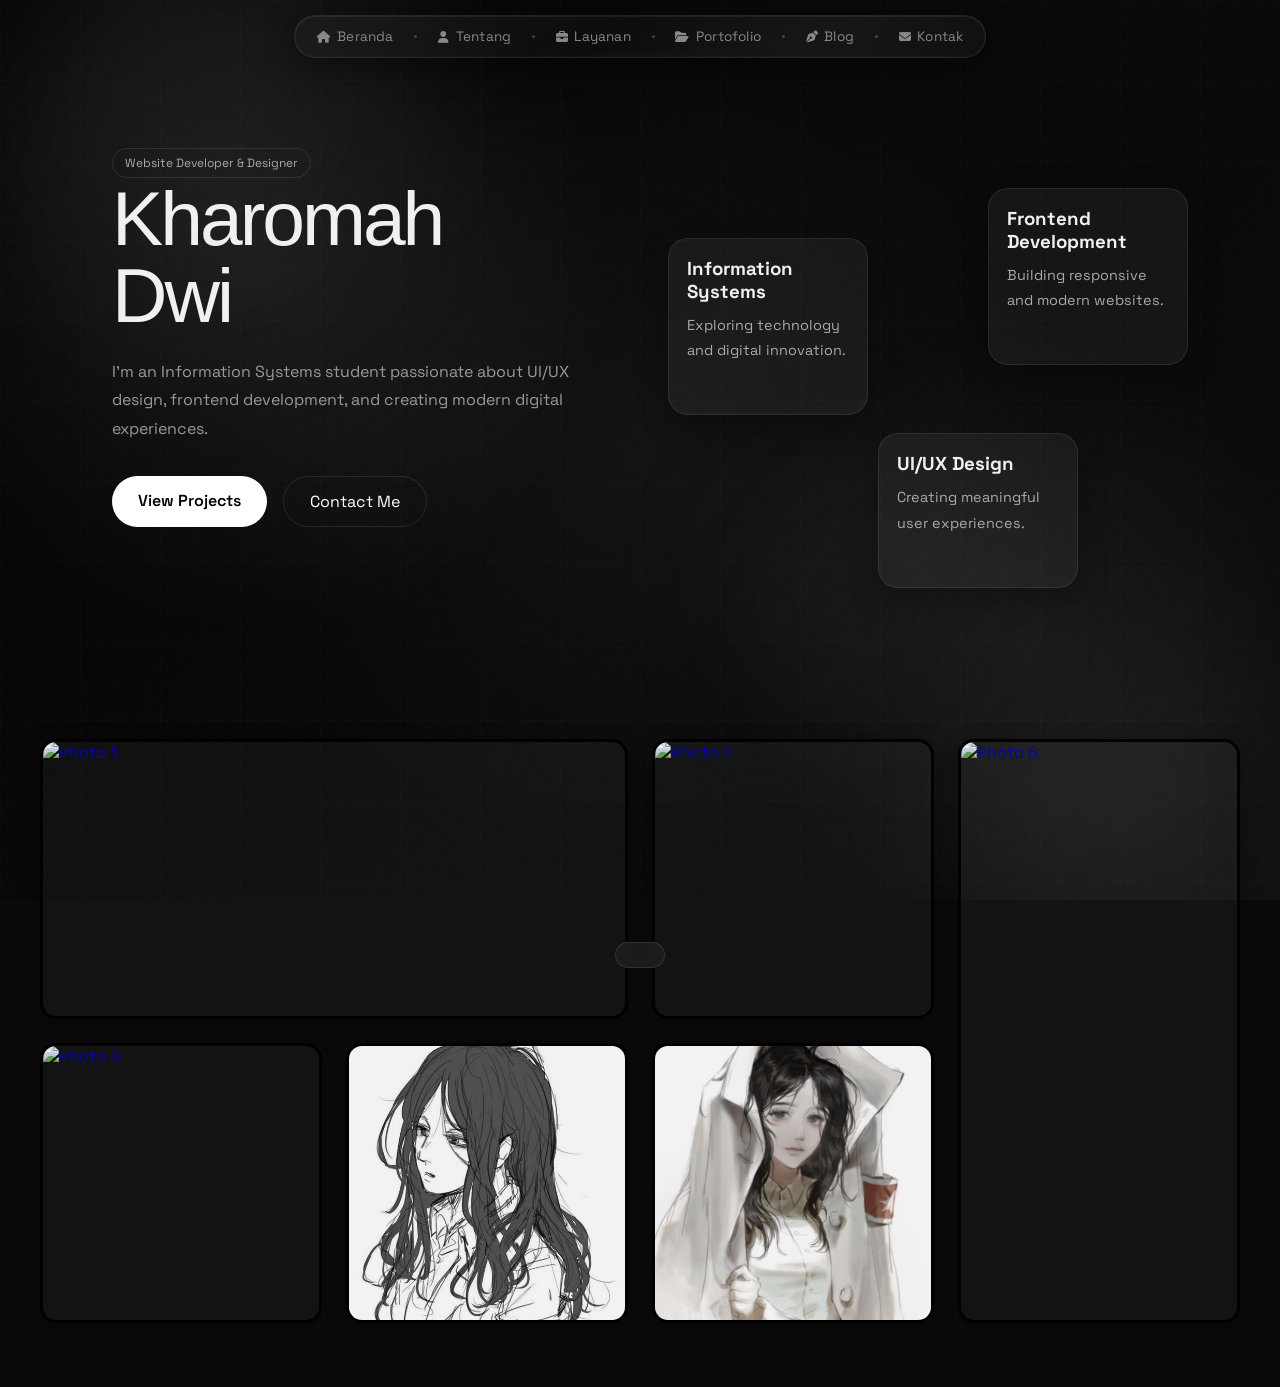
==== commit f23515bd: "cmmit" ====
--- a/index.html
+++ b/index.html
@@ -4,6 +4,27 @@
     <meta charset="UTF-8" />
     <meta name="viewport" content="width=device-width, initial-scale=1.0" />
     <title>My Portofolio</title>
+    <script>
+      if ("scrollRestoration" in history) {
+        history.scrollRestoration = "manual";
+      }
+
+      window.scrollTo(0, 0);
+      document.documentElement.scrollTop = 0;
+      document.body.scrollTop = 0;
+
+      window.addEventListener(
+        "scroll",
+        function preventScroll() {
+          window.scrollTo(0, 0);
+        },
+        { once: true },
+      );
+
+      setTimeout(function () {
+        window.removeEventListener("scroll", preventScroll);
+      }, 1000);
+    </script>
     <link href="https://fonts.googleapis.com/css2?family=Space+Grotesk:wght@300;400;500;600;700&display=swap" rel="stylesheet" />
     <link rel="stylesheet" href="https://cdnjs.cloudflare.com/ajax/libs/font-awesome/6.5.0/css/all.min.css" />
     <link rel="stylesheet" href="css/style.css" />
@@ -82,50 +103,39 @@
         </div>
       </section>
       <section id="tentang" class="about-section">
-  <div class="masonry-grid">
-    <!-- Item 1: Besar (landscape) -->
-    <div class="grid-item">
-      <a href="https://example.com" target="_blank" class="grid-link">
-        <img src="https://picsum.photos/seed/photo1/800/500.jpg" alt="Photo 1" loading="lazy">
-      </a>
-    </div>
-
-    <!-- Item 2: Medium (portrait) -->
-    <div class="grid-item">
-      <a href="https://example.com" target="_blank" class="grid-link">
-        <img src="https://picsum.photos/seed/photo2/400/500.jpg" alt="Photo 2" loading="lazy">
-      </a>
-    </div>
-
-    <!-- Item 3: Kecil -->
-    <div class="grid-item">
-      <a href="https://example.com" target="_blank" class="grid-link">
-        <img src="https://picsum.photos/seed/photo3/400/400.jpg" alt="Photo 3" loading="lazy">
-      </a>
-    </div>
-
-    <!-- Item 4: Kecil -->
-    <div class="grid-item">
-      <a href="https://example.com" target="_blank" class="grid-link">
-        <img src="img/slide1.jpg" alt="Photo 4" loading="lazy">
-      </a>
-    </div>
-
-    <!-- Item 5: Kecil -->
-    <div class="grid-item">
-      <a href="https://example.com" target="_blank" class="grid-link">
-        <img src="img/slide2.jpg" alt="Photo 5" loading="lazy">
-      </a>
-    </div>
-
-    <!-- Item 6: Tall (9:16) -->
-    <div class="grid-item">
-      <a href="https://example.com" target="_blank" class="grid-link">
-        <img src="https://picsum.photos/seed/photo6/450/800.jpg" alt="Photo 6" loading="lazy">
-      </a>
-    </div>
-  </div>
-</section>
+        <div class="masonry-grid">
+          <div class="grid-item">
+            <a href="https://example.com" target="_blank" class="grid-link">
+              <img src="https://picsum.photos/seed/photo1/800/500.jpg" alt="Photo 1" loading="lazy" />
+            </a>
+          </div>
+          <div class="grid-item">
+            <a href="https://example.com" target="_blank" class="grid-link">
+              <img src="https://picsum.photos/seed/photo2/400/500.jpg" alt="Photo 2" loading="lazy" />
+            </a>
+          </div>
+          <div class="grid-item">
+            <a href="https://example.com" target="_blank" class="grid-link">
+              <img src="https://picsum.photos/seed/photo3/400/400.jpg" alt="Photo 3" loading="lazy" />
+            </a>
+          </div>
+          <div class="grid-item">
+            <a href="https://example.com" target="_blank" class="grid-link">
+              <img src="img/slide1.jpg" alt="Photo 4" loading="lazy" />
+            </a>
+          </div>
+          <div class="grid-item">
+            <a href="https://example.com" target="_blank" class="grid-link">
+              <img src="img/slide2.jpg" alt="Photo 5" loading="lazy" />
+            </a>
+          </div>
+          <div class="grid-item">
+            <a href="https://example.com" target="_blank" class="grid-link">
+              <img src="https://picsum.photos/seed/photo6/450/800.jpg" alt="Photo 6" loading="lazy" />
+            </a>
+          </div>
+        </div>
+      </section>
     </main>
     <div class="toast" id="toast"></div>
     <script src="script.js"></script>
--- a/css/style.css
+++ b/css/style.css
@@ -37,17 +37,7 @@
   inset: -50%;
   width: 200%;
   height: 200%;
-  background: linear-gradient(
-    125deg,
-    #000000 0%,
-    #0a0a0a 15%,
-    #1a1a1a 30%,
-    #2a2a2a 45%,
-    #0f0f0f 60%,
-    #000000 75%,
-    #141414 90%,
-    #000000 100%
-  );
+  background: linear-gradient(125deg, #000000 0%, #0a0a0a 15%, #1a1a1a 30%, #2a2a2a 45%, #0f0f0f 60%, #000000 75%, #141414 90%, #000000 100%);
   background-size: 400% 400%;
   animation: gradientShift 20s ease infinite;
   opacity: 0.9;
@@ -59,8 +49,7 @@
   position: absolute;
   inset: 0;
   background:
-    radial-gradient(ellipse 600px 600px at 20% 30%, rgba(255, 255, 255, 0.08) 0%, transparent 60%),
-    radial-gradient(ellipse 500px 500px at 80% 70%, rgba(255, 255, 255, 0.06) 0%, transparent 60%),
+    radial-gradient(ellipse 600px 600px at 20% 30%, rgba(255, 255, 255, 0.08) 0%, transparent 60%), radial-gradient(ellipse 500px 500px at 80% 70%, rgba(255, 255, 255, 0.06) 0%, transparent 60%),
     radial-gradient(ellipse 700px 700px at 50% 50%, rgba(255, 255, 255, 0.04) 0%, transparent 60%);
   animation: meshFloat 25s ease-in-out infinite;
   mix-blend-mode: screen;
@@ -127,7 +116,8 @@
 }
 
 @keyframes meshFloat {
-  0%, 100% {
+  0%,
+  100% {
     transform: translate(0, 0) scale(1);
     opacity: 0.7;
   }
@@ -142,7 +132,8 @@
 }
 
 @keyframes blobMove1 {
-  0%, 100% {
+  0%,
+  100% {
     transform: translate(0, 0) scale(1);
   }
   25% {
@@ -157,7 +148,8 @@
 }
 
 @keyframes blobMove2 {
-  0%, 100% {
+  0%,
+  100% {
     transform: translate(0, 0) scale(1);
   }
   25% {
@@ -172,7 +164,8 @@
 }
 
 @keyframes blobMove3 {
-  0%, 100% {
+  0%,
+  100% {
     transform: translate(-50%, -50%) scale(1);
   }
   33% {
@@ -193,21 +186,18 @@
 }
 
 .page-content {
-   position: relative;
-      z-index: 1;
-      max-width: 1200px;
-      margin: 0 auto;
-      padding: 0 2rem;
-}
-
-/* ========================================
-   ✨ NAVBAR BARU — Centered Pill (Updated)
-   ======================================== */
+  position: relative;
+  z-index: 1;
+  max-width: 1200px;
+  margin: 0 auto;
+  padding: 0 2rem;
+}
+
 .navbar-wrapper {
   position: fixed;
-  top: 20px;
+  top: 15px;
   left: 50%;
-  transform: translateX(-50%) translateY(-30px) scale(0.94);
+  transform: translateX(-50%) translateY(-30px) scale(0.45);
   z-index: 999;
   opacity: 0;
   animation: navFloat 0.9s cubic-bezier(0.16, 1, 0.3, 1) 0.1s forwards;
@@ -224,14 +214,8 @@
   display: inline-flex;
   align-items: center;
   gap: 0.2rem;
-  padding: 0.4rem 0.55rem;
-  background: linear-gradient(
-    135deg,
-    rgba(30, 30, 30, 0.7) 0%,
-    rgba(18, 18, 18, 0.55) 45%,
-    rgba(40, 40, 40, 0.45) 75%,
-    rgba(20, 20, 20, 0.65) 100%
-  );
+  padding: 0.25rem 0.35rem;
+  background: linear-gradient(135deg, rgba(30, 30, 30, 0.7) 0%, rgba(18, 18, 18, 0.55) 45%, rgba(40, 40, 40, 0.45) 75%, rgba(20, 20, 20, 0.65) 100%);
   backdrop-filter: blur(26px) saturate(130%);
   -webkit-backdrop-filter: blur(26px) saturate(130%);
   border-radius: 9999px;
@@ -242,11 +226,13 @@
     inset 0 0 0 1px rgba(255, 255, 255, 0.02);
   position: relative;
   overflow: hidden;
-  transition: border-color 0.5s ease, box-shadow 0.5s ease;
+  transition:
+    border-color 0.5s ease,
+    box-shadow 0.5s ease;
 }
 
 .navbar::before {
-  content: '';
+  content: "";
   position: absolute;
   top: 0;
   left: -80%;
@@ -259,8 +245,13 @@
 }
 
 @keyframes navShimmer {
-  0%, 100% { left: -80%; }
-  50% { left: 120%; }
+  0%,
+  100% {
+    left: -80%;
+  }
+  50% {
+    left: 120%;
+  }
 }
 
 .navbar::after {
@@ -277,8 +268,13 @@
 }
 
 @keyframes glowPulse {
-  0%, 100% { opacity: 0.4; }
-  50% { opacity: 1; }
+  0%,
+  100% {
+    opacity: 0.4;
+  }
+  50% {
+    opacity: 1;
+  }
 }
 
 .navbar:hover {
@@ -289,7 +285,6 @@
     0 0 60px rgba(255, 255, 255, 0.03);
 }
 
-/* === NAV LINK === */
 .nav-link {
   position: relative;
   display: inline-flex;
@@ -311,12 +306,24 @@
   animation: navLinkIn 0.5s cubic-bezier(0.16, 1, 0.3, 1) forwards;
 }
 
-.nav-link:nth-of-type(1) { animation-delay: 0.2s; }
-.nav-link:nth-of-type(2) { animation-delay: 0.3s; }
-.nav-link:nth-of-type(3) { animation-delay: 0.4s; }
-.nav-link:nth-of-type(4) { animation-delay: 0.5s; }
-.nav-link:nth-of-type(5) { animation-delay: 0.6s; }
-.nav-link:nth-of-type(6) { animation-delay: 0.7s; }
+.nav-link:nth-of-type(1) {
+  animation-delay: 0.2s;
+}
+.nav-link:nth-of-type(2) {
+  animation-delay: 0.3s;
+}
+.nav-link:nth-of-type(3) {
+  animation-delay: 0.4s;
+}
+.nav-link:nth-of-type(4) {
+  animation-delay: 0.5s;
+}
+.nav-link:nth-of-type(5) {
+  animation-delay: 0.6s;
+}
+.nav-link:nth-of-type(6) {
+  animation-delay: 0.7s;
+}
 
 @keyframes navLinkIn {
   to {
@@ -331,7 +338,7 @@
 }
 
 .nav-link::before {
-  content: '';
+  content: "";
   position: absolute;
   inset: 0;
   border-radius: 9999px;
@@ -356,7 +363,6 @@
   transform: scale(1.2);
 }
 
-/* === ACTIVE STATE === */
 .nav-link.active {
   color: #fff;
   background: rgba(255, 255, 255, 0.09);
@@ -372,7 +378,6 @@
   color: #fff;
 }
 
-/* === NAV DOT SEPARATOR === */
 .nav-dot {
   width: 3px;
   height: 3px;
@@ -384,17 +389,28 @@
   animation: dotIn 0.4s ease forwards;
 }
 
-.nav-dot:nth-of-type(2) { animation-delay: 0.35s; }
-.nav-dot:nth-of-type(4) { animation-delay: 0.45s; }
-.nav-dot:nth-of-type(6) { animation-delay: 0.55s; }
-.nav-dot:nth-of-type(8) { animation-delay: 0.65s; }
-.nav-dot:nth-of-type(10) { animation-delay: 0.75s; }
+.nav-dot:nth-of-type(2) {
+  animation-delay: 0.35s;
+}
+.nav-dot:nth-of-type(4) {
+  animation-delay: 0.45s;
+}
+.nav-dot:nth-of-type(6) {
+  animation-delay: 0.55s;
+}
+.nav-dot:nth-of-type(8) {
+  animation-delay: 0.65s;
+}
+.nav-dot:nth-of-type(10) {
+  animation-delay: 0.75s;
+}
 
 @keyframes dotIn {
-  to { opacity: 1; }
-}
-
-/* === PARTICLE === */
+  to {
+    opacity: 1;
+  }
+}
+
 .particle {
   position: absolute;
   width: 2px;
@@ -410,15 +426,14 @@
     transform: translateY(0) translateX(0);
     opacity: 0;
   }
-  15% { opacity: 0.9; }
+  15% {
+    opacity: 0.9;
+  }
   100% {
     transform: translateY(-80px) translateX(var(--drift, 0px));
     opacity: 0;
   }
 }
-/* ========================================
-   ✨ AKHIR NAVBAR BARU
-   ======================================== */
 
 .demo-sections {
   position: relative;
@@ -438,10 +453,11 @@
   padding: 2.5rem;
   opacity: 0;
   transform: translateY(40px);
-  transition: opacity 0.8s cubic-bezier(.16,1,.3,1),
-              transform 0.8s cubic-bezier(.16,1,.3,1),
-              border-color 0.4s ease,
-              box-shadow 0.4s ease;
+  transition:
+    opacity 0.8s cubic-bezier(0.16, 1, 0.3, 1),
+    transform 0.8s cubic-bezier(0.16, 1, 0.3, 1),
+    border-color 0.4s ease,
+    box-shadow 0.4s ease;
 }
 
 .demo-card.visible {
@@ -490,7 +506,9 @@
   pointer-events: none;
 }
 
-.toast.show { transform: translateX(-50%) translateY(0); }
+.toast.show {
+  transform: translateX(-50%) translateY(0);
+}
 
 .hero {
   min-height: 75vh;
@@ -502,7 +520,9 @@
   padding: 10px 40px;
 }
 
-.hero-left { max-width: 600px; }
+.hero-left {
+  max-width: 600px;
+}
 
 .hero-badge {
   display: inline-block;
@@ -574,9 +594,24 @@
   opacity: 0;
 }
 
-.card-1 { top: 100px; right: -20px; animation: slideRightFade 1s ease forwards; animation-delay: 0.8s; }
-.card-2 { top: 150px; left: 0; animation: slideRightFade 1s ease forwards; animation-delay: 1s; }
-.card-3 { bottom: 0px; right: 90px; animation: slideRightFade 1s ease forwards; animation-delay: 1.2s; }
+.card-1 {
+  top: 100px;
+  right: -20px;
+  animation: slideRightFade 1s ease forwards;
+  animation-delay: 0.8s;
+}
+.card-2 {
+  top: 150px;
+  left: 0;
+  animation: slideRightFade 1s ease forwards;
+  animation-delay: 1s;
+}
+.card-3 {
+  bottom: 0px;
+  right: 90px;
+  animation: slideRightFade 1s ease forwards;
+  animation-delay: 1.2s;
+}
 
 .floating-card {
   width: 200px;
@@ -589,29 +624,63 @@
   box-shadow: 0 10px 30px rgba(0, 0, 0, 0.25);
 }
 
-.card-1 .floating-card { animation-delay: 0s; }
-.card-2 .floating-card { animation-delay: 1s; }
-.card-3 .floating-card { animation-delay: 2s; }
-
-.floating-card h3 { margin-bottom: 10px; }
-.floating-card p { color: #aaa; font-size: 0.9rem; }
+.card-1 .floating-card {
+  animation-delay: 0s;
+}
+.card-2 .floating-card {
+  animation-delay: 1s;
+}
+.card-3 .floating-card {
+  animation-delay: 2s;
+}
+
+.floating-card h3 {
+  margin-bottom: 10px;
+}
+.floating-card p {
+  color: #aaa;
+  font-size: 0.9rem;
+}
 
 @keyframes slideLeftFade {
-  from { opacity: 0; transform: translateX(-80px); filter: blur(10px); }
-  to { opacity: 1; transform: translateX(0); filter: blur(0); }
+  from {
+    opacity: 0;
+    transform: translateX(-80px);
+    filter: blur(10px);
+  }
+  to {
+    opacity: 1;
+    transform: translateX(0);
+    filter: blur(0);
+  }
 }
 
 @keyframes slideRightFade {
-  from { opacity: 0; transform: translateX(100px); filter: blur(10px); }
-  to { opacity: 1; transform: translateX(0); filter: blur(0); }
+  from {
+    opacity: 0;
+    transform: translateX(100px);
+    filter: blur(10px);
+  }
+  to {
+    opacity: 1;
+    transform: translateX(0);
+    filter: blur(0);
+  }
 }
 
 @keyframes float {
-  0%, 100% { transform: translateY(0); }
-  50% { transform: translateY(-25px); }
-}
-
-section { scroll-margin-top: 120px; }
+  0%,
+  100% {
+    transform: translateY(0);
+  }
+  50% {
+    transform: translateY(-25px);
+  }
+}
+
+section {
+  scroll-margin-top: 120px;
+}
 
 .about {
   min-height: 100vh;
@@ -623,12 +692,20 @@
   padding: 50px;
 }
 
-.about h2 { font-size: 3rem; margin-bottom: 20px; }
-.about p { max-width: 600px; color: #999; line-height: 1.8; }
-
-html { scroll-behavior: smooth; }
-
-/* === RESPONSIVE MEDIA QUERIES === */
+.about h2 {
+  font-size: 3rem;
+  margin-bottom: 20px;
+}
+.about p {
+  max-width: 600px;
+  color: #999;
+  line-height: 1.8;
+}
+
+html {
+  scroll-behavior: smooth;
+}
+
 @media (max-width: 1024px) {
   .hero {
     flex-direction: column;
@@ -643,8 +720,12 @@
     margin-bottom: 3rem;
   }
 
-  .hero p { margin: 0 auto 32px; }
-  .hero-buttons { justify-content: center; }
+  .hero p {
+    margin: 0 auto 32px;
+  }
+  .hero-buttons {
+    justify-content: center;
+  }
 
   .hero-right {
     width: 100%;
@@ -653,9 +734,18 @@
     margin: 0 auto;
   }
 
-  .card-1 { top: 0; right: 0; }
-  .card-2 { top: 130px; left: -20px; }
-  .card-3 { bottom: 0; right: -20px; }
+  .card-1 {
+    top: 0;
+    right: 0;
+  }
+  .card-2 {
+    top: 130px;
+    left: -20px;
+  }
+  .card-3 {
+    bottom: 0;
+    right: -20px;
+  }
 
   .floating-card {
     width: 200px;
@@ -664,12 +754,28 @@
 }
 
 @media (max-width: 768px) {
-  .nav-link span, .nav-dot { display: none; }
-  .nav-link { padding: 0.5rem 0.75rem; }
-  .navbar { padding: 0.35rem 0.45rem; }
-  .bg-blob { filter: blur(60px); }
-  .bg-blob-1, .bg-blob-2 { width: 350px; height: 350px; }
-  .bg-blob-3 { width: 280px; height: 280px; }
+  .nav-link span,
+  .nav-dot {
+    display: none;
+  }
+  .nav-link {
+    padding: 0.5rem 0.75rem;
+  }
+  .navbar {
+    padding: 0.35rem 0.45rem;
+  }
+  .bg-blob {
+    filter: blur(60px);
+  }
+  .bg-blob-1,
+  .bg-blob-2 {
+    width: 350px;
+    height: 350px;
+  }
+  .bg-blob-3 {
+    width: 280px;
+    height: 280px;
+  }
 }
 
 @media (max-width: 576px) {
@@ -690,42 +796,70 @@
     font-size: 0.8rem;
   }
 
-  .nav-link span { display: none; }
+  .nav-link span {
+    display: none;
+  }
 
   .hero-right {
     height: 320px;
     max-width: 300px;
   }
 
-  .card-1 { top: 0; right: -10px; }
-  .card-2 { top: 100px; left: -10px; }
-  .card-3 { bottom: 10px; right: -10px; }
+  .card-1 {
+    top: 0;
+    right: -10px;
+  }
+  .card-2 {
+    top: 100px;
+    left: -10px;
+  }
+  .card-3 {
+    bottom: 10px;
+    right: -10px;
+  }
 
   .floating-card {
     width: 160px;
     padding: 12px;
   }
 
-  .floating-card h3 { font-size: 0.95rem; }
-  .floating-card p { font-size: 0.75rem; }
+  .floating-card h3 {
+    font-size: 0.95rem;
+  }
+  .floating-card p {
+    font-size: 0.75rem;
+  }
 }
 
 @media (prefers-reduced-motion: reduce) {
-  *, *::before, *::after {
+  *,
+  *::before,
+  *::after {
     animation-duration: 0.01ms !important;
     animation-iteration-count: 1 !important;
     transition-duration: 0.01ms !important;
   }
 }
 
-/* === ABOUT SECTION === */
 .about-section {
-  
   position: relative;
   z-index: 1;
   padding: 4rem 2rem;
+
+  width: 100vw;
+  max-width: 100vw;
+  margin-left: calc(-50vw + 50%);
+  margin-right: calc(-50vw + 50%);
+
+  box-sizing: border-box;
+  overflow: hidden;
+}
+
+.about-section .masonry-grid {
+  position: relative;
+  z-index: 3;
   max-width: 1200px;
-  margin: 0,4rem 4rem auto;
+  margin: 0 auto;
 }
 
 .masonry-grid {
@@ -740,8 +874,15 @@
   border-radius: 16px;
   overflow: hidden;
   background: var(--card);
-  border: 1px solid var(--border);
-  transition: opacity 0.3s ease; /* Tambahkan ini */
+  border: 3px solid #000000;
+  box-shadow: 0 4px 20px rgba(0, 0, 0, 0.3);
+  transition: all 0.4s cubic-bezier(0.16, 1, 0.3, 1);
+}
+
+.grid-item:hover {
+  border-color: #333333;
+  transform: translateY(-8px);
+  box-shadow: 0 12px 40px rgba(0, 0, 0, 0.4);
 }
 
 .grid-link {
@@ -756,18 +897,17 @@
   width: 100%;
   height: 100%;
   object-fit: cover;
-  transition: transform 0.5s ease, filter 0.5s ease;
-  filter: grayscale(30%) brightness(0.9);
+  transition:
+    transform 0.5s ease,
+    filter 0.5s ease;
+  filter: grayscale(20%) brightness(0.95);
 }
 
 .grid-item:hover img {
-  transform: scale(1.05);
+  transform: scale(1.08);
   filter: grayscale(0%) brightness(1);
 }
 
-/* === POSISI SETIAP ITEM (DIPERBAIKI) === */
-
-/* Item 1: Besar (landscape) - kiri atas, span 2 kolom */
 .grid-item:nth-child(1) {
   grid-column: 1 / 3;
   grid-row: 1 / 2;
@@ -776,7 +916,6 @@
   animation-delay: 0.1s;
 }
 
-/* Item 2: Medium (portrait) - tengah atas */
 .grid-item:nth-child(2) {
   grid-column: 3 / 4;
   grid-row: 1 / 2;
@@ -785,7 +924,6 @@
   animation-delay: 0.2s;
 }
 
-/* Item 3: Kecil - kiri bawah */
 .grid-item:nth-child(3) {
   grid-column: 1 / 2;
   grid-row: 2 / 3;
@@ -794,7 +932,6 @@
   animation-delay: 0.3s;
 }
 
-/* Item 4: Kecil - tengah bawah */
 .grid-item:nth-child(4) {
   grid-column: 2 / 3;
   grid-row: 2 / 3;
@@ -803,7 +940,6 @@
   animation-delay: 0.4s;
 }
 
-/* Item 5: Kecil - kanan bawah */
 .grid-item:nth-child(5) {
   grid-column: 3 / 4;
   grid-row: 2 / 3;
@@ -812,7 +948,6 @@
   animation-delay: 0.5s;
 }
 
-/* Item 6: Tall (9:16) - kanan, span 2 baris */
 .grid-item:nth-child(6) {
   grid-column: 4 / 5;
   grid-row: 1 / 3;
@@ -821,7 +956,6 @@
   animation-delay: 0.6s;
 }
 
-/* === KEYFRAMES ANIMASI === */
 @keyframes slideFromLeft {
   0% {
     opacity: 0;
@@ -874,19 +1008,39 @@
   }
 }
 
-/* === RESPONSIVE === */
+/* RESPONSIVE */
 @media (max-width: 1024px) {
   .masonry-grid {
     grid-template-columns: repeat(2, 1fr);
     grid-template-rows: auto;
   }
-  .grid-item:nth-child(1) { grid-column: 1 / 3; grid-row: auto; }
-  .grid-item:nth-child(2) { grid-column: 1 / 2; grid-row: auto; }
-  .grid-item:nth-child(3) { grid-column: 2 / 3; grid-row: auto; }
-  .grid-item:nth-child(4) { grid-column: 1 / 2; grid-row: auto; }
-  .grid-item:nth-child(5) { grid-column: 2 / 3; grid-row: auto; }
-  .grid-item:nth-child(6) { grid-column: 1 / 3; grid-row: auto; }
-  .grid-item { min-height: 250px; }
+  .grid-item:nth-child(1) {
+    grid-column: 1 / 3;
+    grid-row: auto;
+  }
+  .grid-item:nth-child(2) {
+    grid-column: 1 / 2;
+    grid-row: auto;
+  }
+  .grid-item:nth-child(3) {
+    grid-column: 2 / 3;
+    grid-row: auto;
+  }
+  .grid-item:nth-child(4) {
+    grid-column: 1 / 2;
+    grid-row: auto;
+  }
+  .grid-item:nth-child(5) {
+    grid-column: 2 / 3;
+    grid-row: auto;
+  }
+  .grid-item:nth-child(6) {
+    grid-column: 1 / 3;
+    grid-row: auto;
+  }
+  .grid-item {
+    min-height: 250px;
+  }
 }
 
 @media (max-width: 576px) {
@@ -908,5 +1062,7 @@
     grid-column: 1 / -1;
     grid-row: auto;
   }
-  .grid-item { min-height: 220px; }
-}+  .grid-item {
+    min-height: 220px;
+  }
+}
